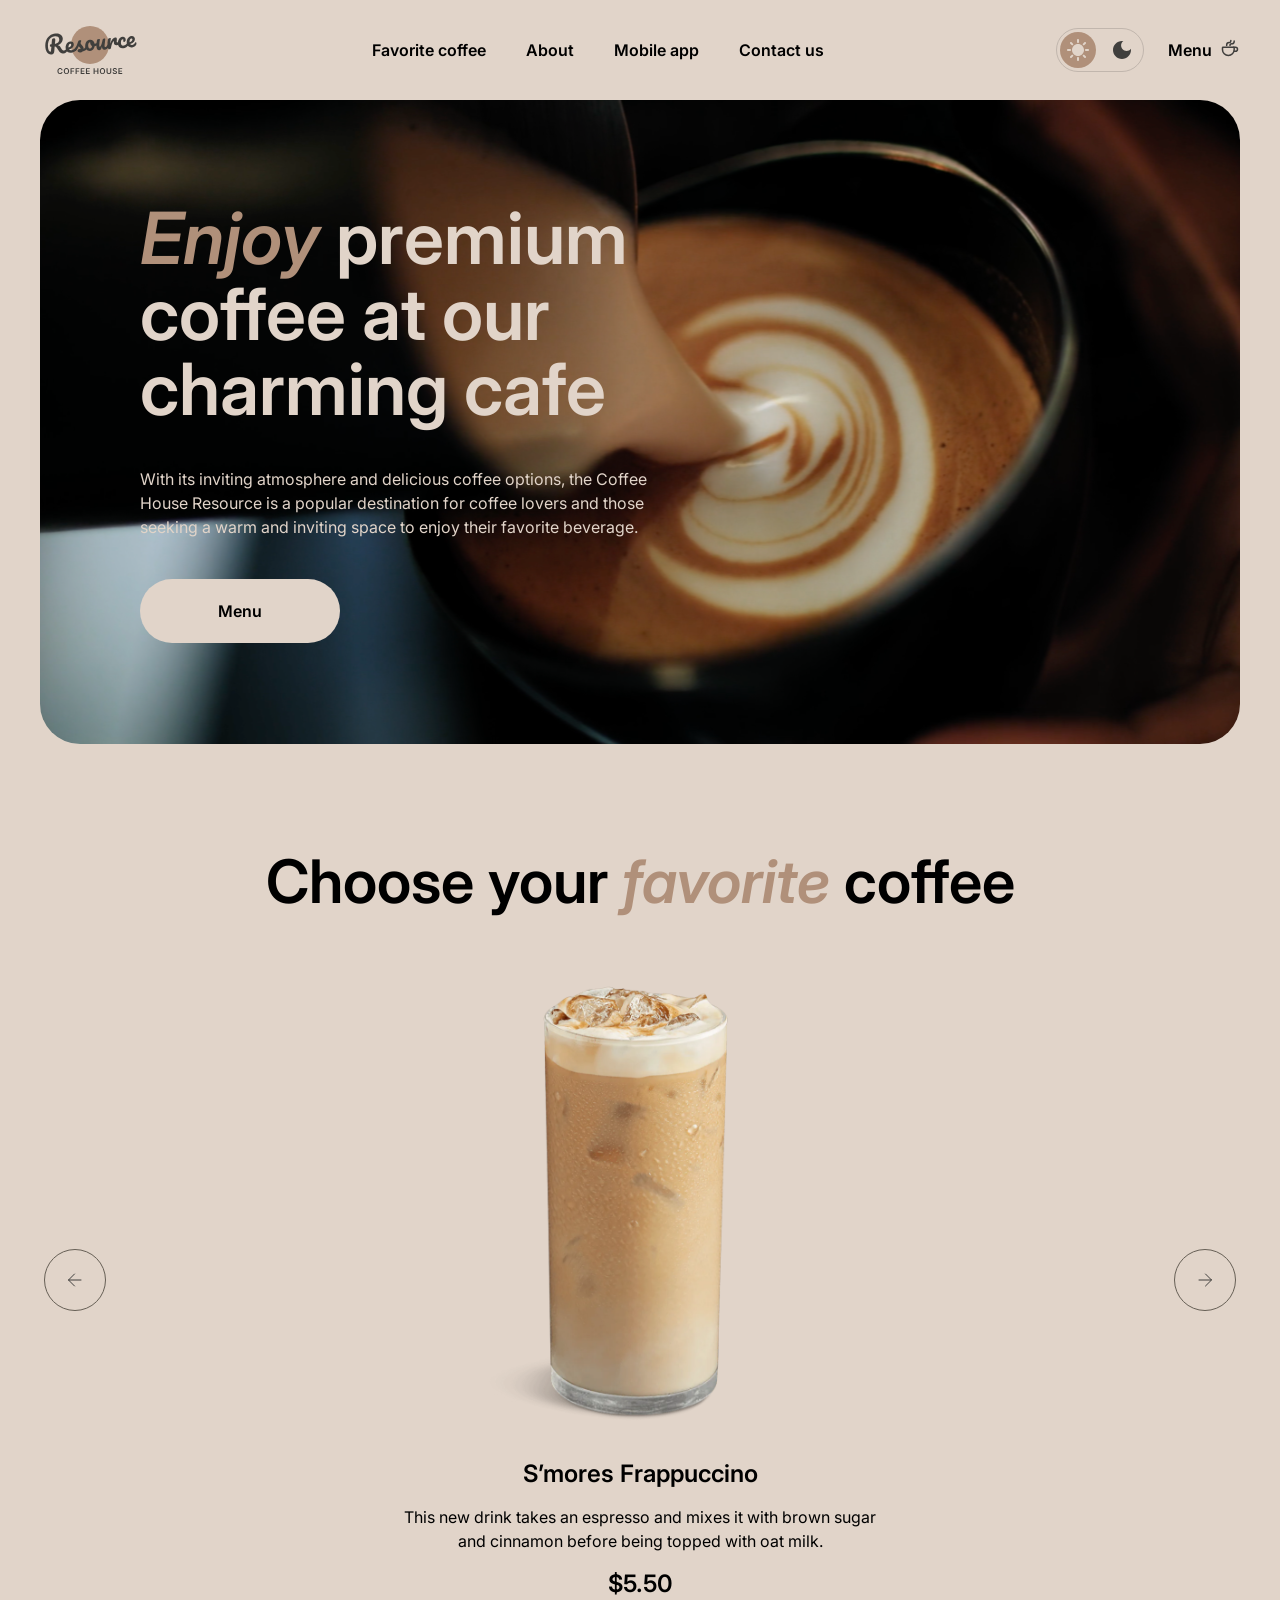
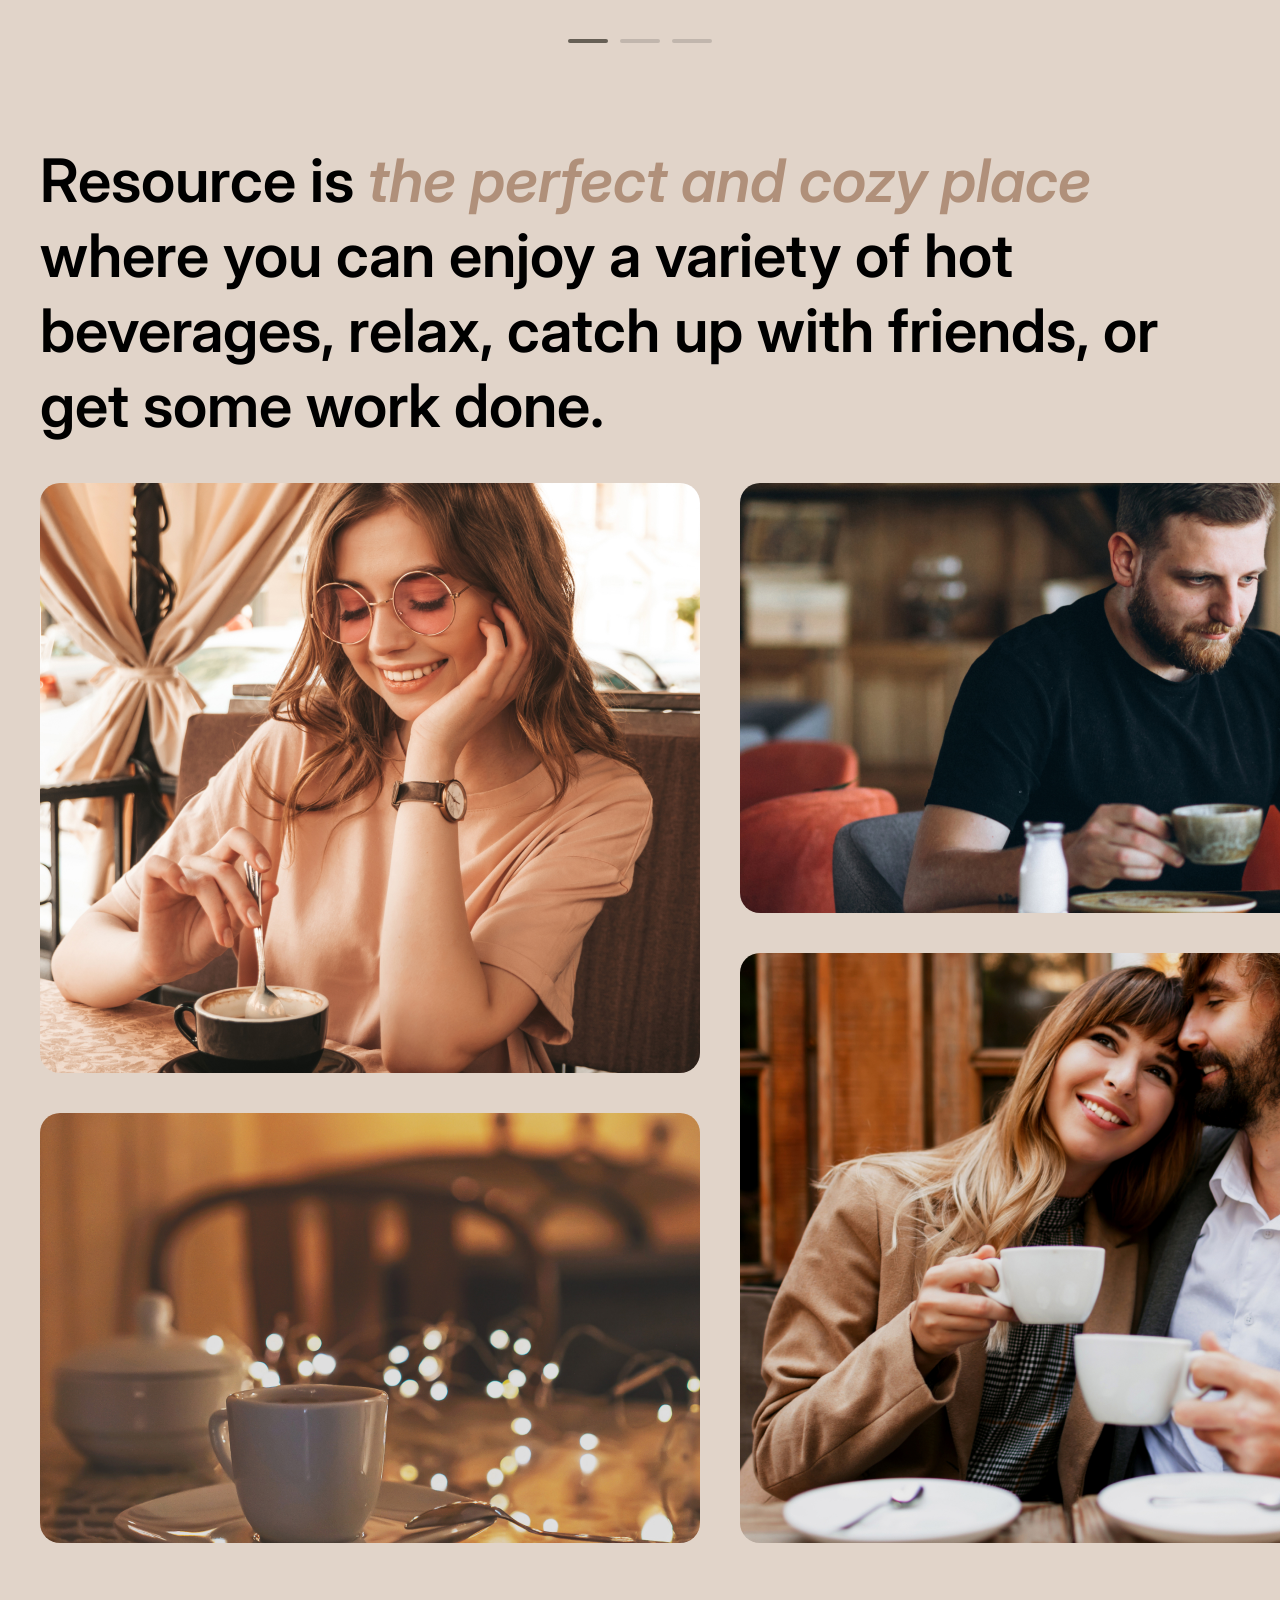
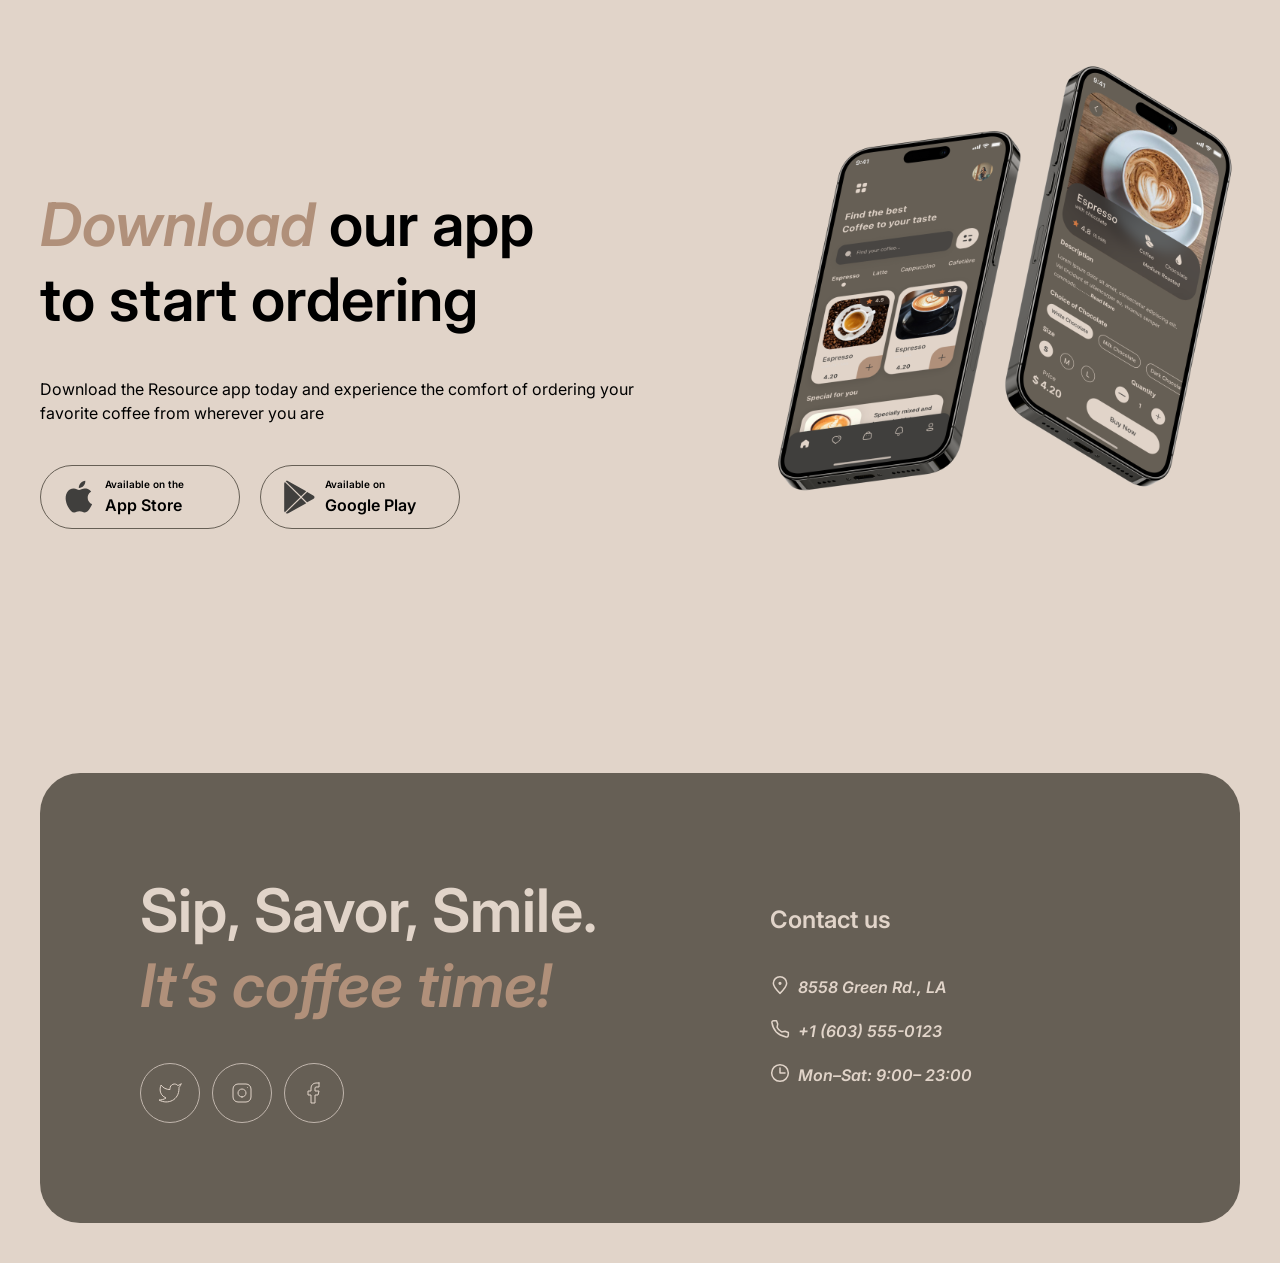
==== index.html @ 2456e92d "feat: add home page" ====
<!DOCTYPE html>
<html lang="en">
<head>
  <meta charset="UTF-8">
  <meta name="viewport" content="width=device-width, initial-scale=1.0">
  <title>Coffee-House</title>
  <link rel="preconnect" href="https://fonts.googleapis.com">
  <link rel="preconnect" href="https://fonts.gstatic.com" crossorigin>
  <link href="https://fonts.googleapis.com/css2?family=Inter:ital,opsz,wght@0,14..32,100..900;1,14..32,100..900&display=swap" rel="stylesheet">
  <link rel="stylesheet" href="./styles/style.css">
</head>
<body>
  <header>
    <div class="wrapper">
      <div class="logo">
        <svg width="100" height="60" viewBox="0 0 100 60" fill="none" xmlns="http://www.w3.org/2000/svg">
          <path d="M69 25C69 35.4934 60.4934 44 50 44C39.5066 44 31 35.4934 31 25C31 14.5066 39.5066 6 50 6C60.4934 6 69 14.5066 69 25Z" fill="#B0907A"/>
          <path d="M95.6784 22.2913C95.8856 22.2732 96.0534 22.3548 96.1817 22.5364C96.326 22.7165 96.4127 22.9739 96.442 23.3086C96.4922 23.8824 96.4 24.3884 96.1652 24.8265C95.7789 25.5509 95.2359 26.1365 94.5362 26.5832C93.8524 27.0285 93.0084 27.295 92.0042 27.3829C90.4741 27.5168 89.2469 27.1664 88.3226 26.3318C87.3969 25.4812 86.8658 24.2749 86.7291 22.7129C86.6329 21.6131 86.7748 20.5727 87.1547 19.5919C87.5333 18.5951 88.1046 17.7822 88.8687 17.1532C89.6487 16.5229 90.5568 16.1623 91.5928 16.0717C92.5173 15.9908 93.2829 16.2049 93.8895 16.714C94.4948 17.2071 94.8386 17.9239 94.9209 18.8643C95.0171 19.9641 94.7016 20.9473 93.9743 21.814C93.2617 22.6633 91.9772 23.4021 90.1208 24.0303C90.5675 24.73 91.2451 25.0401 92.1537 24.9606C92.8072 24.9035 93.3279 24.7053 93.7158 24.3662C94.1197 24.0257 94.5692 23.4725 95.0643 22.7064C95.2346 22.4506 95.4393 22.3122 95.6784 22.2913ZM91.3914 18.4503C90.8016 18.5019 90.3295 18.8885 89.9751 19.6102C89.6365 20.3304 89.5098 21.1767 89.5949 22.149L89.5991 22.1968C90.5199 21.8914 91.2318 21.4918 91.7347 20.9981C92.2376 20.5044 92.4632 19.9626 92.4117 19.3729C92.3852 19.0701 92.2766 18.8386 92.0859 18.6786C91.9098 18.5013 91.6783 18.4252 91.3914 18.4503Z" fill="#403F3D"/>
          <path d="M83.2976 28.1446C81.7356 28.2813 80.4779 27.9497 79.5245 27.1497C78.5857 26.3324 78.0529 25.1985 77.926 23.7481C77.813 22.457 77.969 21.303 78.394 20.2861C78.819 19.2692 79.4149 18.4622 80.1818 17.8651C80.9487 17.268 81.7784 16.9304 82.671 16.8523C83.5477 16.7756 84.2481 16.9793 84.7723 17.4635C85.311 17.9303 85.6159 18.5702 85.6871 19.383C85.7456 20.0525 85.6437 20.6316 85.3813 21.1203C85.1348 21.6076 84.7725 21.8722 84.2944 21.9141C83.9915 21.9406 83.7382 21.8904 83.5344 21.7637C83.3465 21.6356 83.2414 21.444 83.2191 21.189C83.2093 21.0774 83.2141 20.9485 83.2334 20.8023C83.2527 20.6561 83.2676 20.5504 83.278 20.4852C83.3367 20.2392 83.357 20.0125 83.3389 19.8053C83.3208 19.5981 83.2511 19.4436 83.1297 19.3418C83.0243 19.2386 82.876 19.1953 82.6847 19.2121C82.3181 19.2441 81.9901 19.4415 81.7006 19.8041C81.4097 20.1508 81.193 20.6114 81.0506 21.186C80.9081 21.7606 80.8661 22.3826 80.9247 23.0521C81.0865 24.901 81.9723 25.7551 83.5821 25.6142C84.2356 25.557 84.9181 25.2805 85.6296 24.7846C86.3556 24.2714 87.0469 23.5444 87.7034 22.6036C87.8752 22.3637 88.0806 22.2333 88.3197 22.2124C88.5269 22.1942 88.6946 22.2759 88.8229 22.4574C88.9672 22.6375 89.054 22.895 89.0832 23.2297C89.1362 23.8354 89.028 24.3427 88.7587 24.7518C88.0904 25.7418 87.2526 26.5378 86.2452 27.1399C85.2524 27.7247 84.2699 28.0596 83.2976 28.1446Z" fill="#403F3D"/>
          <path d="M69.549 29.3476C68.9433 29.4006 68.485 29.1195 68.1742 28.5042C67.8794 27.8876 67.6706 26.8779 67.5479 25.4753C67.3666 23.4032 67.4892 21.4089 67.9158 19.4924C68.0188 19.0177 68.2207 18.6627 68.5213 18.4276C68.8365 18.1752 69.289 18.0232 69.8787 17.9716C70.1975 17.9437 70.4242 17.964 70.5586 18.0326C70.6931 18.1011 70.7701 18.2469 70.7897 18.4701C70.812 18.7251 70.7426 19.3094 70.5816 20.2229C70.478 20.8744 70.3993 21.4434 70.3455 21.93C70.2917 22.4165 70.2636 23.0132 70.2612 23.7201C70.6673 22.3033 71.1594 21.136 71.7376 20.2181C72.3158 19.3002 72.8997 18.6308 73.4892 18.2098C74.0947 17.7874 74.6605 17.5532 75.1865 17.5072C76.2225 17.4166 76.7858 17.8893 76.8765 18.9253C76.8946 19.1325 76.8668 19.6409 76.7931 20.4504C76.7214 21.0991 76.6925 21.5032 76.7064 21.6626C76.7552 22.2204 76.9789 22.4819 77.3773 22.4471C77.8236 22.408 78.3668 22.0072 79.0067 21.2445C79.1958 21.0191 79.4019 20.8967 79.6251 20.8772C79.8323 20.8591 80 20.9408 80.1283 21.1223C80.2712 21.2864 80.3559 21.5199 80.3824 21.8228C80.434 22.4125 80.315 22.8887 80.0255 23.2513C79.6197 23.7526 79.1285 24.1971 78.5521 24.5848C77.9903 24.9552 77.3746 25.1697 76.7052 25.2282C75.8604 25.3021 75.196 25.1434 74.7121 24.7521C74.2441 24.3594 73.978 23.7965 73.9139 23.0633C73.8929 22.8242 73.8959 22.583 73.9228 22.3397C73.9268 22.0182 73.9239 21.8016 73.9142 21.69C73.8919 21.435 73.793 21.3151 73.6177 21.3305C73.3786 21.3514 73.0836 21.6503 72.7325 22.2271C72.396 22.7865 72.0748 23.5213 71.7689 24.4314C71.4631 25.3415 71.2332 26.2932 71.0791 27.2864C70.9694 28.0509 70.8068 28.5791 70.5914 28.8709C70.3906 29.1455 70.0431 29.3044 69.549 29.3476Z" fill="#403F3D"/>
          <path d="M59.2462 30.2488C58.5289 30.3116 57.9106 30.0364 57.3912 29.4233C56.8863 28.7929 56.5906 27.9836 56.5042 26.9954C56.3996 25.8 56.3838 24.7012 56.4567 23.699C56.5282 22.6809 56.6985 21.5979 56.9675 20.4501C57.085 19.958 57.2782 19.5958 57.547 19.3635C57.8157 19.1312 58.2609 18.9878 58.8826 18.9334C59.2332 18.9028 59.4772 18.9376 59.6145 19.038C59.7677 19.1371 59.8541 19.2981 59.8736 19.5213C59.8847 19.6488 59.8347 20.0868 59.7235 20.8354C59.6157 21.4391 59.5349 21.9842 59.4811 22.4707C59.3088 24.1722 59.247 25.3019 59.2958 25.8598C59.3251 26.1945 59.3859 26.4301 59.4781 26.5666C59.569 26.6871 59.7021 26.7397 59.8774 26.7244C60.1165 26.7035 60.3904 26.4386 60.6993 25.9297C61.024 25.4195 61.3431 24.6608 61.6565 23.6536C61.9859 22.6451 62.2798 21.4148 62.5382 19.9627C62.6239 19.4734 62.7852 19.114 63.0221 18.8845C63.2749 18.6535 63.6643 18.5151 64.1903 18.4691C64.5569 18.437 64.8161 18.4625 64.9679 18.5456C65.1184 18.6127 65.204 18.7658 65.2249 19.0049C65.2598 19.4034 65.1561 20.5127 64.9138 22.3327C64.646 24.412 64.533 25.6907 64.5748 26.1688C64.6013 26.4717 64.686 26.7052 64.8289 26.8694C64.9703 27.0176 65.1447 27.0827 65.3519 27.0645C65.6706 27.0366 66.0285 26.8126 66.4254 26.3924C66.8368 25.9549 67.3708 25.2657 68.0273 24.3249C68.199 24.0851 68.4044 23.9547 68.6435 23.9337C68.8507 23.9156 69.0185 23.9973 69.1468 24.1788C69.291 24.3589 69.3778 24.6163 69.4071 24.9511C69.4629 25.5886 69.3547 26.096 69.0825 26.4731C68.471 27.3779 67.7905 28.1361 67.041 28.7477C66.3074 29.358 65.4385 29.707 64.4343 29.7949C63.6693 29.8618 63.0776 29.6165 62.6594 29.0588C62.2572 28.4997 62.0093 27.6862 61.9159 26.6183C61.7398 27.7259 61.4065 28.5982 60.9162 29.2354C60.4245 29.8566 59.8678 30.1944 59.2462 30.2488Z" fill="#403F3D"/>
          <path d="M57.5606 22.8796C57.7678 22.8614 57.9362 22.9511 58.0659 23.1485C58.1956 23.346 58.2744 23.6041 58.3023 23.9229C58.3692 24.688 58.1779 25.1625 57.7282 25.3463C56.8011 25.7647 55.7659 26.048 54.6225 26.1963C54.4367 27.5616 53.9332 28.6898 53.1117 29.5808C52.2888 30.4559 51.3115 30.9429 50.1799 31.0419C49.2235 31.1256 48.3824 30.9663 47.6566 30.564C46.9467 30.1603 46.383 29.5913 45.9654 28.8569C45.5478 28.1225 45.3 27.309 45.2219 26.4164C45.1159 25.205 45.2529 24.1089 45.6328 23.1281C46.0114 22.1313 46.5841 21.3343 47.351 20.7372C48.1165 20.1242 48.9933 19.7744 49.9816 19.688C51.1929 19.582 52.2022 19.9193 53.0093 20.6999C53.8309 21.4632 54.3592 22.453 54.5941 23.6691C55.339 23.5558 56.2177 23.3183 57.23 22.9567C57.3547 22.9136 57.4649 22.8879 57.5606 22.8796ZM50.1494 28.4908C50.6595 28.4462 51.0797 28.2007 51.41 27.7542C51.7563 27.3063 51.959 26.6863 52.0182 25.8941C51.4948 25.6026 51.0739 25.1977 50.7555 24.6795C50.4531 24.1599 50.2754 23.5972 50.2224 22.9916C50.2001 22.7365 50.2017 22.4794 50.2272 22.2202L50.1076 22.2307C49.4701 22.2864 48.9633 22.644 48.5873 23.3032C48.2259 23.9452 48.094 24.824 48.1916 25.9398C48.2683 26.8164 48.4942 27.4712 48.8694 27.9042C49.2605 28.3357 49.6872 28.5313 50.1494 28.4908Z" fill="#403F3D"/>
          <path d="M40.3103 32.4354C39.4815 32.508 38.8272 32.3725 38.3474 32.029C37.8836 31.6841 37.6307 31.2726 37.5889 30.7944C37.5527 30.38 37.6727 30.0081 37.9491 29.6787C38.2254 29.3494 38.6584 29.1589 39.2482 29.1073C39.4554 29.0892 39.6966 29.0922 39.9717 29.1163C40.2614 29.1231 40.4787 29.1282 40.6235 29.1316C40.5713 28.7185 40.4415 28.3364 40.2341 27.9851C40.0427 27.6325 39.8048 27.3 39.5205 26.9876C39.2348 26.6592 38.9692 26.3773 38.7237 26.1418C38.3119 27.1254 37.8861 27.9497 37.4464 28.6145C37.0226 29.278 36.5482 29.9137 36.0232 30.5218C35.7614 30.8338 35.4711 31.0038 35.1523 31.0316C34.8973 31.054 34.6824 30.9844 34.5077 30.823C34.3316 30.6457 34.2316 30.4216 34.2079 30.1506C34.1801 29.8318 34.2658 29.5272 34.4653 29.2367L34.7426 28.827C35.5244 27.6664 36.1078 26.7159 36.4928 25.9756C36.7233 25.4896 36.9884 24.8481 37.288 24.0509C37.5863 23.2379 37.8745 22.4016 38.1527 21.542C38.3942 20.8142 38.9931 20.4085 39.9494 20.3248C40.3957 20.2858 40.71 20.2984 40.8923 20.3628C41.0746 20.4271 41.1734 20.547 41.1888 20.7223C41.1971 20.8179 41.1785 20.9722 41.1329 21.1849C41.0873 21.3977 41.0177 21.6126 40.9243 21.8296C40.6876 22.4285 40.5867 22.9272 40.6215 23.3257C40.6424 23.5647 40.7451 23.8208 40.9296 24.0937C41.1301 24.3653 41.4244 24.7009 41.8127 25.1006C42.3814 25.7254 42.8141 26.2657 43.111 26.7216C43.4224 27.1601 43.6025 27.6583 43.6513 28.2162C43.6652 28.3756 43.6688 28.6001 43.662 28.8898C44.4166 28.5187 45.2626 27.6335 46.2003 26.2345C46.372 25.9946 46.5774 25.8642 46.8165 25.8433C47.0237 25.8252 47.1915 25.9069 47.3198 26.0884C47.464 26.2685 47.5508 26.5259 47.5801 26.8606C47.6331 27.4663 47.5249 27.9737 47.2555 28.3827C46.545 29.4407 45.8392 30.185 45.1381 30.6158C44.4515 31.0292 43.5756 31.2985 42.5105 31.4238C41.9204 32.0215 41.187 32.3587 40.3103 32.4354Z" fill="#403F3D"/>
          <path d="M36.6161 26.7357C36.8233 26.7175 36.9911 26.7992 37.1194 26.9807C37.2636 27.1608 37.3504 27.4183 37.3797 27.753C37.4355 28.3905 37.3273 28.8979 37.0551 29.2751C36.5281 30.0439 35.7492 30.7786 34.7183 31.4791C33.7034 32.1782 32.5823 32.5815 31.355 32.6888C29.6814 32.8353 28.3426 32.4947 27.3386 31.667C26.3347 30.8394 25.7637 29.6365 25.6256 28.0586C25.5294 26.9588 25.6713 25.9185 26.0512 24.9376C26.4298 23.9408 27.0011 23.1279 27.7652 22.4989C28.5452 21.8686 29.4533 21.508 30.4893 21.4174C31.4138 21.3365 32.1793 21.5506 32.786 22.0597C33.3913 22.5528 33.7351 23.2696 33.8173 24.21C33.9136 25.3098 33.5981 26.293 32.8708 27.1597C32.1581 28.009 30.8816 28.7471 29.0412 29.3739C29.5039 30.0722 30.293 30.3726 31.4088 30.275C32.126 30.2122 32.9173 29.894 33.7826 29.3204C34.6625 28.7295 35.4016 27.9983 35.9999 27.1269C36.1716 26.887 36.377 26.7566 36.6161 26.7357ZM30.2878 23.796C29.6981 23.8476 29.226 24.2342 28.8715 24.9559C28.533 25.6761 28.4063 26.5224 28.4914 27.4947L28.4955 27.5425C29.4164 27.2371 30.1283 26.8375 30.6312 26.3438C31.1341 25.8501 31.3597 25.3083 31.3081 24.7186C31.2816 24.4158 31.1731 24.1843 30.9824 24.0243C30.8063 23.847 30.5747 23.7709 30.2878 23.796Z" fill="#403F3D"/>
          <path d="M27.6906 27.5167C27.8978 27.4986 28.0656 27.5803 28.1939 27.7618C28.3382 27.9419 28.4249 28.1993 28.4542 28.5341C28.5086 29.1557 28.4004 29.6631 28.1296 30.0561C27.4454 31.0476 26.7351 31.8324 25.9987 32.4108C25.261 32.9733 24.3581 33.3012 23.2902 33.3946C22.2541 33.4853 21.3451 33.2837 20.5631 32.79C19.797 32.2949 19.028 31.3985 18.256 30.1009C17.6351 29.063 17.151 28.3023 16.8035 27.8188C16.4547 27.3193 16.119 26.9712 15.7967 26.7745C15.4903 26.5765 15.1198 26.4724 14.6852 26.4622C14.6508 26.8025 14.5595 27.8705 14.4114 29.6663C14.3537 30.4744 14.3165 30.9675 14.3 31.1456C14.2256 32.1319 13.9724 32.9089 13.5402 33.4767C13.1067 34.0286 12.4038 34.3471 11.4315 34.4321C10.3636 34.5256 9.38799 34.2977 8.50477 33.7486C7.63609 33.1822 6.9298 32.3606 6.38589 31.2839C5.84059 30.1913 5.50518 28.9277 5.37968 27.4932C5.1454 24.8154 5.40544 22.4638 6.15978 20.4383C6.93006 18.4115 8.10738 16.8148 9.69174 15.6483C11.2906 14.4644 13.1899 13.7763 15.3895 13.5838C16.9196 13.45 18.223 13.5688 19.2994 13.9404C20.3759 14.312 21.1968 14.8826 21.762 15.6523C22.3432 16.4206 22.6784 17.3148 22.7676 18.3349C22.8457 19.2275 22.7073 20.1229 22.3522 21.0213C22.0117 21.9023 21.4476 22.7066 20.66 23.434C19.8724 24.1614 18.8869 24.7375 17.7034 25.1622C18.4866 25.3025 19.1057 25.5856 19.5605 26.0116C20.0154 26.4376 20.4891 27.0787 20.9816 27.9351C21.5115 28.8524 22.0112 29.5153 22.4806 29.924C22.966 30.3312 23.4955 30.5098 24.0693 30.4596C24.5794 30.4149 25.0509 30.205 25.4838 29.8299C25.9154 29.4388 26.4456 28.7981 27.0744 27.9079C27.2461 27.6681 27.4515 27.5377 27.6906 27.5167ZM11.3837 26.727C10.8418 26.7744 10.4561 26.6797 10.2266 26.4428C10.013 26.2045 9.89225 25.9259 9.86436 25.6071C9.8309 25.2246 9.92394 24.9113 10.1435 24.6672C10.379 24.4218 10.6562 24.2851 10.9749 24.2572L11.5727 24.2049C11.691 22.6206 11.8123 21.2528 11.9364 20.1016C12.053 19.0474 12.6771 18.4708 13.8088 18.3718C14.7173 18.2923 15.2071 18.659 15.2782 19.4719C15.2936 19.6473 15.2975 19.7835 15.2899 19.8805L14.9199 23.9121C15.7764 23.789 16.5393 23.5134 17.2085 23.0855C17.8937 22.6561 18.4149 22.0966 18.7722 21.4068C19.1454 20.7156 19.2957 19.9556 19.2232 19.1268C19.1353 18.1226 18.7236 17.3636 17.988 16.8498C17.2524 16.3359 16.2232 16.1369 14.9002 16.2526C13.3382 16.3893 12.0016 16.8997 10.8904 17.7839C9.79381 18.6508 8.98568 19.8779 8.46605 21.4653C7.94503 23.0366 7.78003 24.9142 7.97108 27.0978C8.06033 28.1179 8.24063 28.9855 8.51198 29.7006C8.78334 30.4157 9.08648 30.9432 9.42139 31.2834C9.75631 31.6235 10.0592 31.7817 10.3302 31.7579C10.5374 31.7398 10.6957 31.6216 10.8051 31.4032C10.9304 31.1834 11.0127 30.839 11.052 30.3698L11.3837 26.727Z" fill="#403F3D"/>
          <path d="M78.4023 54.0001V48.1819H82.1864V49.0654H79.4563V50.645H81.9904V51.5285H79.4563V53.1165H82.2092V54.0001H78.4023Z" fill="#403F3D"/>
          <path d="M75.9698 49.7813C75.9433 49.5332 75.8316 49.34 75.6346 49.2017C75.4395 49.0635 75.1857 48.9943 74.8732 48.9943C74.6535 48.9943 74.4651 49.0275 74.3079 49.0938C74.1507 49.1601 74.0304 49.25 73.9471 49.3637C73.8638 49.4773 73.8211 49.607 73.8192 49.7529C73.8192 49.8741 73.8467 49.9792 73.9016 50.0682C73.9585 50.1572 74.0352 50.233 74.1317 50.2955C74.2283 50.3561 74.3353 50.4072 74.4528 50.4489C74.5702 50.4906 74.6886 50.5256 74.8079 50.554L75.3533 50.6904C75.573 50.7415 75.7842 50.8106 75.9869 50.8977C76.1914 50.9849 76.3742 51.0947 76.5352 51.2273C76.698 51.3599 76.8268 51.5199 76.9215 51.7074C77.0162 51.8949 77.0636 52.1146 77.0636 52.3665C77.0636 52.7074 76.9764 53.0076 76.8022 53.2671C76.628 53.5246 76.3761 53.7263 76.0465 53.8722C75.7189 54.0161 75.3221 54.0881 74.8562 54.0881C74.4035 54.0881 74.0105 54.018 73.6772 53.8779C73.3458 53.7377 73.0863 53.5332 72.8988 53.2642C72.7132 52.9953 72.6128 52.6676 72.5977 52.2813H73.6346C73.6497 52.4839 73.7122 52.6525 73.8221 52.787C73.9319 52.9214 74.0749 53.0218 74.2511 53.0881C74.4291 53.1544 74.628 53.1875 74.8477 53.1875C75.0768 53.1875 75.2776 53.1534 75.4499 53.0852C75.6242 53.0152 75.7605 52.9186 75.859 52.7955C75.9575 52.6705 76.0077 52.5246 76.0096 52.358C76.0077 52.2065 75.9632 52.0815 75.8761 51.983C75.7889 51.8826 75.6668 51.7993 75.5096 51.733C75.3543 51.6648 75.1725 51.6042 74.9641 51.5512L74.3022 51.3807C73.823 51.2576 73.4442 51.071 73.1658 50.821C72.8893 50.5692 72.7511 50.2349 72.7511 49.8182C72.7511 49.4754 72.8439 49.1752 73.0295 48.9176C73.217 48.6601 73.4717 48.4602 73.7937 48.3182C74.1156 48.1743 74.4802 48.1023 74.8874 48.1023C75.3003 48.1023 75.6621 48.1743 75.9727 48.3182C76.2852 48.4602 76.5304 48.6582 76.7085 48.912C76.8865 49.1638 76.9783 49.4536 76.984 49.7813H75.9698Z" fill="#403F3D"/>
          <path d="M70.2086 48.1819H71.2626V51.983C71.2626 52.3997 71.1641 52.7662 70.9672 53.0825C70.7721 53.3987 70.4975 53.6459 70.1433 53.8239C69.7891 54.0001 69.3753 54.0881 68.9018 54.0881C68.4264 54.0881 68.0117 54.0001 67.6575 53.8239C67.3033 53.6459 67.0287 53.3987 66.8336 53.0825C66.6386 52.7662 66.541 52.3997 66.541 51.983V48.1819H67.595V51.895C67.595 52.1374 67.648 52.3533 67.7541 52.5427C67.862 52.7321 68.0136 52.8807 68.2086 52.9887C68.4037 53.0948 68.6348 53.1478 68.9018 53.1478C69.1689 53.1478 69.3999 53.0948 69.595 52.9887C69.792 52.8807 69.9435 52.7321 70.0495 52.5427C70.1556 52.3533 70.2086 52.1374 70.2086 51.895V48.1819Z" fill="#403F3D"/>
          <path d="M65.1435 51.0909C65.1435 51.7178 65.026 52.2548 64.7912 52.7017C64.5582 53.1468 64.2401 53.4877 63.8366 53.7245C63.4351 53.9612 62.9796 54.0796 62.4702 54.0796C61.9607 54.0796 61.5043 53.9612 61.1009 53.7245C60.6993 53.4858 60.3812 53.144 60.1463 52.6989C59.9134 52.2519 59.7969 51.7159 59.7969 51.0909C59.7969 50.464 59.9134 49.9281 60.1463 49.483C60.3812 49.036 60.6993 48.6942 61.1009 48.4574C61.5043 48.2207 61.9607 48.1023 62.4702 48.1023C62.9796 48.1023 63.4351 48.2207 63.8366 48.4574C64.2401 48.6942 64.5582 49.036 64.7912 49.483C65.026 49.9281 65.1435 50.464 65.1435 51.0909ZM64.0838 51.0909C64.0838 50.6496 64.0147 50.2775 63.8764 49.9745C63.7401 49.6695 63.5507 49.4394 63.3082 49.2841C63.0658 49.1269 62.7865 49.0483 62.4702 49.0483C62.1539 49.0483 61.8745 49.1269 61.6321 49.2841C61.3897 49.4394 61.1993 49.6695 61.0611 49.9745C60.9247 50.2775 60.8565 50.6496 60.8565 51.0909C60.8565 51.5322 60.9247 51.9053 61.0611 52.2102C61.1993 52.5133 61.3897 52.7434 61.6321 52.9006C61.8745 53.0559 62.1539 53.1335 62.4702 53.1335C62.7865 53.1335 63.0658 53.0559 63.3082 52.9006C63.5507 52.7434 63.7401 52.5133 63.8764 52.2102C64.0147 51.9053 64.0838 51.5322 64.0838 51.0909Z" fill="#403F3D"/>
          <path d="M53.5918 54.0001V48.1819H54.6458V50.645H57.3418V48.1819H58.3986V54.0001H57.3418V51.5285H54.6458V54.0001H53.5918Z" fill="#403F3D"/>
          <path d="M45.9492 54.0001V48.1819H49.7333V49.0654H47.0032V50.645H49.5373V51.5285H47.0032V53.1165H49.756V54.0001H45.9492Z" fill="#403F3D"/>
          <path d="M40.6895 54.0001V48.1819H44.4735V49.0654H41.7434V50.645H44.2775V51.5285H41.7434V53.1165H44.4963V54.0001H40.6895Z" fill="#403F3D"/>
          <path d="M35.6016 54.0001V48.1819H39.3288V49.0654H36.6555V50.645H39.0732V51.5285H36.6555V54.0001H35.6016Z" fill="#403F3D"/>
          <path d="M30.5137 54.0001V48.1819H34.2409V49.0654H31.5676V50.645H33.9853V51.5285H31.5676V54.0001H30.5137Z" fill="#403F3D"/>
          <path d="M29.1181 51.0909C29.1181 51.7178 29.0007 52.2548 28.7658 52.7017C28.5328 53.1468 28.2147 53.4877 27.8113 53.7245C27.4097 53.9612 26.9542 54.0796 26.4448 54.0796C25.9353 54.0796 25.4789 53.9612 25.0755 53.7245C24.6739 53.4858 24.3558 53.144 24.1209 52.6989C23.888 52.2519 23.7715 51.7159 23.7715 51.0909C23.7715 50.464 23.888 49.9281 24.1209 49.483C24.3558 49.036 24.6739 48.6942 25.0755 48.4574C25.4789 48.2207 25.9353 48.1023 26.4448 48.1023C26.9542 48.1023 27.4097 48.2207 27.8113 48.4574C28.2147 48.6942 28.5328 49.036 28.7658 49.483C29.0007 49.9281 29.1181 50.464 29.1181 51.0909ZM28.0584 51.0909C28.0584 50.6496 27.9893 50.2775 27.851 49.9745C27.7147 49.6695 27.5253 49.4394 27.2828 49.2841C27.0404 49.1269 26.7611 49.0483 26.4448 49.0483C26.1285 49.0483 25.8491 49.1269 25.6067 49.2841C25.3643 49.4394 25.1739 49.6695 25.0357 49.9745C24.8993 50.2775 24.8311 50.6496 24.8311 51.0909C24.8311 51.5322 24.8993 51.9053 25.0357 52.2102C25.1739 52.5133 25.3643 52.7434 25.6067 52.9006C25.8491 53.0559 26.1285 53.1335 26.4448 53.1335C26.7611 53.1335 27.0404 53.0559 27.2828 52.9006C27.5253 52.7434 27.7147 52.5133 27.851 52.2102C27.9893 51.9053 28.0584 51.5322 28.0584 51.0909Z" fill="#403F3D"/>
          <path d="M22.5536 50.1449H21.4911C21.4608 49.9707 21.4049 49.8163 21.3235 49.6818C21.2421 49.5455 21.1407 49.4299 21.0195 49.3352C20.8983 49.2406 20.7601 49.1695 20.6048 49.1222C20.4513 49.0729 20.2856 49.0483 20.1076 49.0483C19.7913 49.0483 19.511 49.1279 19.2667 49.287C19.0224 49.4442 18.8311 49.6752 18.6928 49.9801C18.5546 50.2832 18.4854 50.6534 18.4854 51.0909C18.4854 51.536 18.5546 51.911 18.6928 52.2159C18.833 52.519 19.0243 52.7481 19.2667 52.9034C19.511 53.0568 19.7904 53.1335 20.1048 53.1335C20.279 53.1335 20.4419 53.1108 20.5934 53.0654C20.7468 53.018 20.8841 52.9489 21.0053 52.858C21.1284 52.7671 21.2317 52.6553 21.315 52.5227C21.4002 52.3902 21.4589 52.2387 21.4911 52.0682L22.5536 52.0739C22.5138 52.3504 22.4277 52.6099 22.2951 52.8523C22.1644 53.0947 21.993 53.3087 21.7809 53.4943C21.5688 53.6781 21.3207 53.822 21.0366 53.9262C20.7525 54.0284 20.4371 54.0796 20.0906 54.0796C19.5792 54.0796 19.1228 53.9612 18.7212 53.7245C18.3197 53.4877 18.0034 53.1459 17.7724 52.6989C17.5413 52.2519 17.4258 51.7159 17.4258 51.0909C17.4258 50.464 17.5423 49.9281 17.7752 49.483C18.0082 49.036 18.3254 48.6942 18.7269 48.4574C19.1284 48.2207 19.583 48.1023 20.0906 48.1023C20.4144 48.1023 20.7156 48.1477 20.994 48.2387C21.2724 48.3296 21.5205 48.4631 21.7383 48.6392C21.9561 48.8135 22.1351 49.0275 22.2752 49.2813C22.4173 49.5332 22.5101 49.821 22.5536 50.1449Z" fill="#403F3D"/>
        </svg>
      </div>
      <nav>
        <ul>
          <li><a href="#favorite-coffee">Favorite coffee</a></li>
          <li><a href="#about">About</a></li>
          <li><a href="#app">Mobile app</a></li>
          <li><a href="#contacts">Contact us</a></li>
        </ul>
      </nav>
      <div class="header__right-item">
        <div class="right-item__toggle">
          <div class="toggle__sun">
            <svg width="22" height="22" viewBox="0 0 22 22" fill="none" xmlns="http://www.w3.org/2000/svg">
              <path d="M10 3V1C10 0.45 10.45 0 11 0C11.55 0 12 0.45 12 1V3C12 3.55 11.55 4 11 4C10.45 4 10 3.55 10 3ZM17.36 6.05L18.77 4.63C19.16 4.24 19.16 3.61 18.77 3.22C18.38 2.83 17.75 2.83 17.36 3.22L15.95 4.64C15.56 5.03 15.56 5.66 15.95 6.05C16.34 6.44 16.97 6.44 17.36 6.05ZM21 10H19C18.45 10 18 10.45 18 11C18 11.55 18.45 12 19 12H21C21.55 12 22 11.55 22 11C22 10.45 21.55 10 21 10ZM11 18C10.45 18 10 18.45 10 19V21C10 21.55 10.45 22 11 22C11.55 22 12 21.55 12 21V19C12 18.45 11.55 18 11 18ZM4.64 6.05L3.22 4.64C2.83 4.25 2.83 3.61 3.22 3.23C3.61 2.85 4.25 2.84 4.63 3.23L6.04 4.64C6.43 5.03 6.43 5.67 6.04 6.05C5.65 6.43 5.02 6.44 4.64 6.05ZM15.95 15.95C15.56 16.34 15.56 16.98 15.95 17.36L17.36 18.77C17.75 19.16 18.39 19.16 18.77 18.77C19.16 18.38 19.16 17.74 18.77 17.36L17.36 15.95C16.98 15.56 16.34 15.56 15.95 15.95ZM1 12H3C3.55 12 4 11.55 4 11C4 10.45 3.55 10 3 10H1C0.45 10 0 10.45 0 11C0 11.55 0.45 12 1 12ZM4.64 18.78L6.05 17.37C6.44 16.98 6.44 16.34 6.05 15.96C5.66 15.58 5.02 15.57 4.64 15.96L3.23 17.37C2.84 17.76 2.84 18.4 3.23 18.78C3.61 19.17 4.25 19.17 4.64 18.78ZM11 5C7.69 5 5 7.69 5 11C5 14.31 7.69 17 11 17C14.31 17 17 14.31 17 11C17 7.69 14.31 5 11 5Z" fill="#E1D4C9"/>
            </svg>
          </div>
          <div class="toggle__moon">
             <svg width="18" height="18" viewBox="0 0 18 18" fill="none" xmlns="http://www.w3.org/2000/svg">
              <path d="M9 0C4.03 0 0 4.03 0 9C0 13.97 4.03 18 9 18C13.97 18 18 13.97 18 9C18 8.54 17.96 8.08 17.9 7.64C16.92 9.01 15.32 9.9 13.5 9.9C10.52 9.9 8.1 7.48 8.1 4.5C8.1 2.69 8.99 1.08 10.36 0.0999999C9.92 0.0399999 9.46 0 9 0Z" fill="#403F3D"/>
            </svg>
          </div>
        </div>
        <a class="right-item__menu" href="">
          <span>Menu</span>
          <svg class="intro-info__button-cup" width="20" height="20" viewBox="0 0 20 20" fill="none" xmlns="http://www.w3.org/2000/svg">
            <path d="M14.166 9.76667V11.6667C14.166 14.8883 11.5543 17.5 8.33268 17.5C5.11102 17.5 2.49935 14.8883 2.49935 11.6667V9.76667C2.49935 9.4353 2.76798 9.16667 3.09935 9.16667H13.566C13.8974 9.16667 14.166 9.4353 14.166 9.76667Z" stroke="#403F3D" stroke-width="1.5" stroke-linecap="round" stroke-linejoin="round"/>
            <path d="M9.99935 7.49996C9.99935 6.66663 10.5946 5.83329 11.7851 5.83329C13.1 5.83329 14.166 4.7673 14.166 3.45234V2.91663" stroke="#403F3D" stroke-width="1.5" stroke-linecap="round" stroke-linejoin="round"/>
            <path d="M6.66732 7.5V7.08333C6.66732 5.70262 7.78661 4.58333 9.16732 4.58333C10.0878 4.58333 10.834 3.83714 10.834 2.91667V2.5" stroke="#403F3D" stroke-width="1.5" stroke-linecap="round" stroke-linejoin="round"/>
            <path d="M13.334 9.16663H15.4173C16.5679 9.16663 17.5007 10.0994 17.5007 11.25C17.5007 12.4006 16.5679 13.3333 15.4173 13.3333H14.1673" stroke="#403F3D" stroke-width="1.5" stroke-linecap="round" stroke-linejoin="round"/>
          </svg>
        </a>
      </div>
    </div>
  </header>
  <main>
    <section id="intro">
      <div class="wrapper">
        <div class="intro__container">
          <div class="intro-info">
            <h1><span class="text-accent">Enjoy</span> premium coffee at our charming cafe</h1>
            <p class="text-medium text-inverse">With its inviting atmosphere and delicious coffee options, the Coffee House Resource is a popular destination for coffee lovers and those seeking a warm and inviting space to enjoy their favorite beverage.</p>
            <a href="/menu.html" class="intro-info__button">
              <span>Menu</span>
              <svg class="intro-info__button-cup" width="20" height="20" viewBox="0 0 20 20" fill="none" xmlns="http://www.w3.org/2000/svg">
                <path d="M14.166 9.76667V11.6667C14.166 14.8883 11.5543 17.5 8.33268 17.5C5.11102 17.5 2.49935 14.8883 2.49935 11.6667V9.76667C2.49935 9.4353 2.76798 9.16667 3.09935 9.16667H13.566C13.8974 9.16667 14.166 9.4353 14.166 9.76667Z" stroke="#403F3D" stroke-width="1.5" stroke-linecap="round" stroke-linejoin="round"/>
                <path d="M9.99935 7.49996C9.99935 6.66663 10.5946 5.83329 11.7851 5.83329C13.1 5.83329 14.166 4.7673 14.166 3.45234V2.91663" stroke="#403F3D" stroke-width="1.5" stroke-linecap="round" stroke-linejoin="round"/>
                <path d="M6.66732 7.5V7.08333C6.66732 5.70262 7.78661 4.58333 9.16732 4.58333C10.0878 4.58333 10.834 3.83714 10.834 2.91667V2.5" stroke="#403F3D" stroke-width="1.5" stroke-linecap="round" stroke-linejoin="round"/>
                <path d="M13.334 9.16663H15.4173C16.5679 9.16663 17.5007 10.0994 17.5007 11.25C17.5007 12.4006 16.5679 13.3333 15.4173 13.3333H14.1673" stroke="#403F3D" stroke-width="1.5" stroke-linecap="round" stroke-linejoin="round"/>
              </svg>
            </a>
          </div>
        </div>
      </div>
    </section>
    <section id="favorite-coffee">
      <div class="wrapper">
        <h2>Choose your <span class="text-accent">favorite</span> coffee</h2>
        <div class="slider">
          <div class="slider__arrow left-arrow">
            <svg width="24" height="24" viewBox="0 0 24 24" fill="none" xmlns="http://www.w3.org/2000/svg">
              <path d="M6 12H18.5M12.5 18L18.5 12L12.5 6" stroke="#403F3D" stroke-linecap="round" stroke-linejoin="round"/>
            </svg>
          </div>
          <div class="slider__arrow">
            <svg width="24" height="24" viewBox="0 0 24 24" fill="none" xmlns="http://www.w3.org/2000/svg">
              <path d="M6 12H18.5M12.5 18L18.5 12L12.5 6" stroke="#403F3D" stroke-linecap="round" stroke-linejoin="round"/>
            </svg>
          </div>
          <div class="slider-items">
            <div class="slider-item slider-item--active">
              <div><img src="./images/favorite-coffee-images/coffee-slider-1.svg" alt="S’mores Frappuccino photo"></div>
              <h3>S’mores Frappuccino</h3>
              <p class="text-medium">This new drink takes an espresso and mixes it with brown sugar and cinnamon before being topped with oat milk.</p>
              <h3>$5.50</h3>
            </div>
            <div class="slider-item">
              <div><img src="./images/favorite-coffee-images/coffee-slider-2.svg" alt="Caramel Macchiato photo"></div>
              <h3>Caramel Macchiato</h3>
              <p class="text-medium">Fragrant and unique classic espresso with rich caramel-peanut syrup, with cream under whipped thick foam.</p>
              <h3>$5.00</h3>
            </div>
            <div class="slider-item">
              <div><img src="./images/favorite-coffee-images/coffee-slider-3.svg" alt="Ice coffee photo"></div>
              <h3>Ice coffee</h3>
              <p class="text-medium">A popular summer drink that tones and invigorates. Prepared from coffee, milk and ice.</p>
              <h3>$4.50</h3>
            </div>
          </div>
          <div class="slider__lines">
            <div class="slider-line slider-line--active"></div>
            <div class="slider-line"></div>
            <div class="slider-line"></div>
          </div>
        </div>
      </div>
    </section>
    <section id="about">
      <div class="wrapper">
        <h2>Resource is <span class="text-accent">the perfect and cozy place</span> where you can enjoy a variety of hot beverages, relax, catch up with friends, or get some work done.</h2>
        <div class="about__images">
          <div></div>
          <div></div>
          <div></div>
          <div></div>
        </div>
      </div>
    </section>
    <section id="app">
      <div class="wrapper">
        <div class="app-description">
          <h2><span class="text-accent">Download</span> our app to&nbsp;start ordering</h2>
          <p class="text-medium">Download the Resource app today and experience the comfort of ordering your favorite coffee from wherever you are</p>
          <div class="app-links">
            <a href="https://www.apple.com/app-store/">
              <div>
                <svg width="36" height="36" viewBox="0 0 36 36" fill="none" xmlns="http://www.w3.org/2000/svg">
                  <path d="M26.7063 18.6307C26.6694 14.6324 30.0641 12.6872 30.2193 12.5966C28.2967 9.86366 25.3169 9.49026 24.2697 9.46048C21.767 9.20369 19.3393 10.9206 18.0644 10.9206C16.764 10.9206 14.8008 9.48529 12.6848 9.52747C9.96196 9.56841 7.41468 11.1055 6.01762 13.4923C3.13444 18.359 5.28474 25.5108 8.04705 29.4446C9.42884 31.3712 11.0435 33.5223 13.1569 33.4466C15.2245 33.3635 15.9968 32.1614 18.4919 32.1614C20.9641 32.1614 21.6893 33.4466 23.8447 33.3983C26.0637 33.3635 27.4608 31.463 28.7942 29.519C30.3911 27.3108 31.0323 25.1362 31.0578 25.0245C31.0056 25.0071 26.7483 23.4229 26.7063 18.6307Z" fill="#403F3D"/>
                  <path d="M22.6347 6.87268C23.7468 5.51675 24.5076 3.67205 24.2964 1.80005C22.6869 1.86952 20.674 2.88554 19.5149 4.21169C18.4893 5.38029 17.5732 7.29571 17.8099 9.097C19.6179 9.2285 21.4743 8.20752 22.6347 6.87268Z" fill="#403F3D"/>
                </svg>
                <div>
                  <p class="text-caption">Available on the</p>
                  <p>App Store</p>
                </div>
              </div>
            </a>
            <a href="https://play.google.com/store/games?hl=ru">
              <div>
                <svg width="36" height="36" viewBox="0 0 36 36" fill="none" xmlns="http://www.w3.org/2000/svg">
                  <path d="M3.7558 3.20309C3.39335 3.57302 3.18359 4.14896 3.18359 4.89483V31.4995C3.18359 32.2454 3.39335 32.8213 3.7558 33.1913L3.84525 33.2725L19.1359 18.3701V18.0182L3.84525 3.11587L3.7558 3.20309Z" fill="#403F3D"/>
                  <path d="M26.0776 23.34L20.9863 18.3701V18.0182L26.0837 13.0482L26.1979 13.1129L32.2345 16.4618C33.9573 17.4122 33.9573 18.9761 32.2345 19.9325L26.1979 23.2754L26.0776 23.34Z" fill="#403F3D"/>
                  <path d="M25.2733 24.2008L20.0617 19.1196L4.68164 34.1167C5.25384 34.7031 6.18695 34.7738 7.24807 34.1873L25.2733 24.2008Z" fill="#403F3D"/>
                  <path d="M25.2733 12.1876L7.24807 2.20103C6.18695 1.62058 5.25384 1.69125 4.68164 2.27772L20.0617 17.2688L25.2733 12.1876Z" fill="#403F3D"/>
                </svg>
                <div>
                  <p class="text-caption">Available on</p>
                  <p>Google Play</p>
                </div>
              </div>
            </a>
          </div>
        </div>
        <div class="app-image"><img src="./images/app-images/mobile-screens.svg" alt="mobile phone image"></div>
      </div>
    </section>
  </main>
  <footer id="contacts">
    <div class="wrapper">
      <div class="footer__container">
        <div class="footer-item">
          <h2 class="text-inverse">Sip, Savor, Smile. <span class="text-accent">It’s coffee time!</span></h2>
          <div class="footer-social">
            <a href="https://x.com/">
              <svg width="24" height="24" viewBox="0 0 24 24" fill="none" xmlns="http://www.w3.org/2000/svg">
                <path d="M23 3.01006C23 3.01006 20.9821 4.20217 19.86 4.54006C19.2577 3.84757 18.4573 3.35675 17.567 3.13398C16.6767 2.91122 15.7395 2.96725 14.8821 3.29451C14.0247 3.62177 13.2884 4.20446 12.773 4.96377C12.2575 5.72309 11.9877 6.62239 12 7.54006V8.54006C10.2426 8.58562 8.50127 8.19587 6.93101 7.4055C5.36074 6.61513 4.01032 5.44869 3 4.01006C3 4.01006 -1 13.0101 8 17.0101C5.94053 18.408 3.48716 19.109 1 19.0101C10 24.0101 21 19.0101 21 7.51006C20.9991 7.23151 20.9723 6.95365 20.92 6.68006C21.9406 5.67355 23 3.01006 23 3.01006Z" stroke="#E1D4C9" stroke-linecap="round" stroke-linejoin="round"/>
              </svg>
            </a>
            <a href="https://www.instagram.com/">
              <svg width="24" height="24" viewBox="0 0 24 24" fill="none" xmlns="http://www.w3.org/2000/svg">
                <path d="M12 16C14.2091 16 16 14.2091 16 12C16 9.79086 14.2091 8 12 8C9.79086 8 8 9.79086 8 12C8 14.2091 9.79086 16 12 16Z" stroke="#E1D4C9" stroke-linecap="round" stroke-linejoin="round"/>
                <path d="M3 16V8C3 5.23858 5.23858 3 8 3H16C18.7614 3 21 5.23858 21 8V16C21 18.7614 18.7614 21 16 21H8C5.23858 21 3 18.7614 3 16Z" stroke="#E1D4C9"/>
                <path d="M17.5 6.51L17.51 6.49889" stroke="#E1D4C9" stroke-linecap="round" stroke-linejoin="round"/>
              </svg>
            </a>
            <a href="https://www.instagram.com/">
              <svg width="24" height="24" viewBox="0 0 24 24" fill="none" xmlns="http://www.w3.org/2000/svg">
                <path d="M17 2H14C12.6739 2 11.4021 2.52678 10.4645 3.46447C9.52678 4.40215 9 5.67392 9 7V10H6V14H9V22H13V14H16L17 10H13V7C13 6.73478 13.1054 6.48043 13.2929 6.29289C13.4804 6.10536 13.7348 6 14 6H17V2Z" stroke="#E1D4C9" stroke-linecap="round" stroke-linejoin="round"/>
              </svg>
            </a>
          </div>
        </div>
        <div class="footer-contacts">
          <h3 class="text-inverse">Contact us</h3>
          <address>
            <a class="footer-link" href="https://www.google.com/maps/place/%D0%94%D0%B0%D1%83%D0%BD%D1%82%D0%B0%D1%83%D0%BD+%D0%9B%D0%BE%D1%81-%D0%90%D0%BD%D0%B4%D0%B6%D0%B5%D0%BB%D0%B5%D1%81,+%D0%9B%D0%BE%D1%81-%D0%90%D0%BD%D0%B4%D0%B6%D0%B5%D0%BB%D0%B5%D1%81,+%D0%9A%D0%B0%D0%BB%D0%B8%D1%84%D0%BE%D1%80%D0%BD%D0%B8%D1%8F,+%D0%A1%D0%A8%D0%90/@34.0318485,-118.2530063,13z/data=!4m6!3m5!1s0x80c2c634253dfd01:0x26fe52df19a5a920!8m2!3d34.055691!4d-118.2487702!16zL20vMDI2ejQ1?entry=ttu&g_ep=EgoyMDI2MDkxNi4wIKXMDSoASAFQAw%3D%3D" target="_blank">
              <svg width="20" height="20" viewBox="0 0 20 20" fill="none" xmlns="http://www.w3.org/2000/svg">
                <path d="M16.6673 8.33333C16.6673 12.0152 10.0007 18.3333 10.0007 18.3333C10.0007 18.3333 3.33398 12.0152 3.33398 8.33333C3.33398 4.65144 6.31875 1.66667 10.0007 1.66667C13.6825 1.66667 16.6673 4.65144 16.6673 8.33333Z" stroke="#E1D4C9" stroke-width="1.5"/>
                <path d="M9.99935 9.16667C10.4596 9.16667 10.8327 8.79357 10.8327 8.33333C10.8327 7.8731 10.4596 7.5 9.99935 7.5C9.53911 7.5 9.16602 7.8731 9.16602 8.33333C9.16602 8.79357 9.53911 9.16667 9.99935 9.16667Z" fill="#E1D4C9" stroke="#E1D4C9" stroke-width="1.5" stroke-linecap="round" stroke-linejoin="round"/>
              </svg>
              <span class="text-inverse">8558 Green Rd.,  LA</span>
            </a>
            <a class="footer-link" href="tel:+16035550123">
              <svg width="20" height="20" viewBox="0 0 20 20" fill="none" xmlns="http://www.w3.org/2000/svg">
                <path d="M15.0984 12.2516L11.6665 12.9166C9.34845 11.7531 7.91654 10.4166 7.08321 8.33329L7.72483 4.89154L6.51197 1.66663L3.72946 1.66663C2.60191 1.66663 1.71466 2.59958 1.90108 3.71161C2.29888 6.08454 3.37231 10.0391 6.24987 12.9166C9.27338 15.9401 13.5661 17.3318 16.1378 17.9288C17.299 18.1983 18.3332 17.2908 18.3332 16.0988L18.3332 13.4843L15.0984 12.2516Z" stroke="#E1D4C9" stroke-width="1.5" stroke-linecap="round" stroke-linejoin="round"/>
              </svg>
              <span class="text-inverse">+1 (603) 555-0123</span>
            </a>
            <a class="footer-link" href="#">
              <svg width="20" height="20" viewBox="0 0 20 20" fill="none" xmlns="http://www.w3.org/2000/svg">
                <g clip-path="url(#clip0_217_1736)">
                  <path d="M10 5L10 10L15 10" stroke="#E1D4C9" stroke-width="1.5" stroke-linecap="round" stroke-linejoin="round"/>
                  <path d="M10.0003 18.3333C14.6027 18.3333 18.3337 14.6023 18.3337 9.99996C18.3337 5.39759 14.6027 1.66663 10.0003 1.66663C5.39795 1.66663 1.66699 5.39759 1.66699 9.99996C1.66699 14.6023 5.39795 18.3333 10.0003 18.3333Z" stroke="#E1D4C9" stroke-width="1.5" stroke-linecap="round" stroke-linejoin="round"/>
                </g>
                <defs>
                  <clipPath id="clip0_217_1736">
                  <rect width="20" height="20" fill="white"/>
                  </clipPath>
                </defs>
              </svg>
              <span class="text-inverse">
                <time datetime="Mr-St">Mon–Sat</time>:
                <time datetime="9:00">9:00</time>–
                <time datetime="23:00">23:00</time>
              </span>
            </a>
          </address>
        </div>
      </div>
    </div>
  </footer>
</body>
</html>
---- styles/style.css ----
@import url(./variable.css);
@import url(./global.css);
@import url(./header.css);
@import url(./intro.css);
@import url(./favorite-coffee.css);
@import url(./about.css);
@import url(./app.css);
@import url(./footer.css);
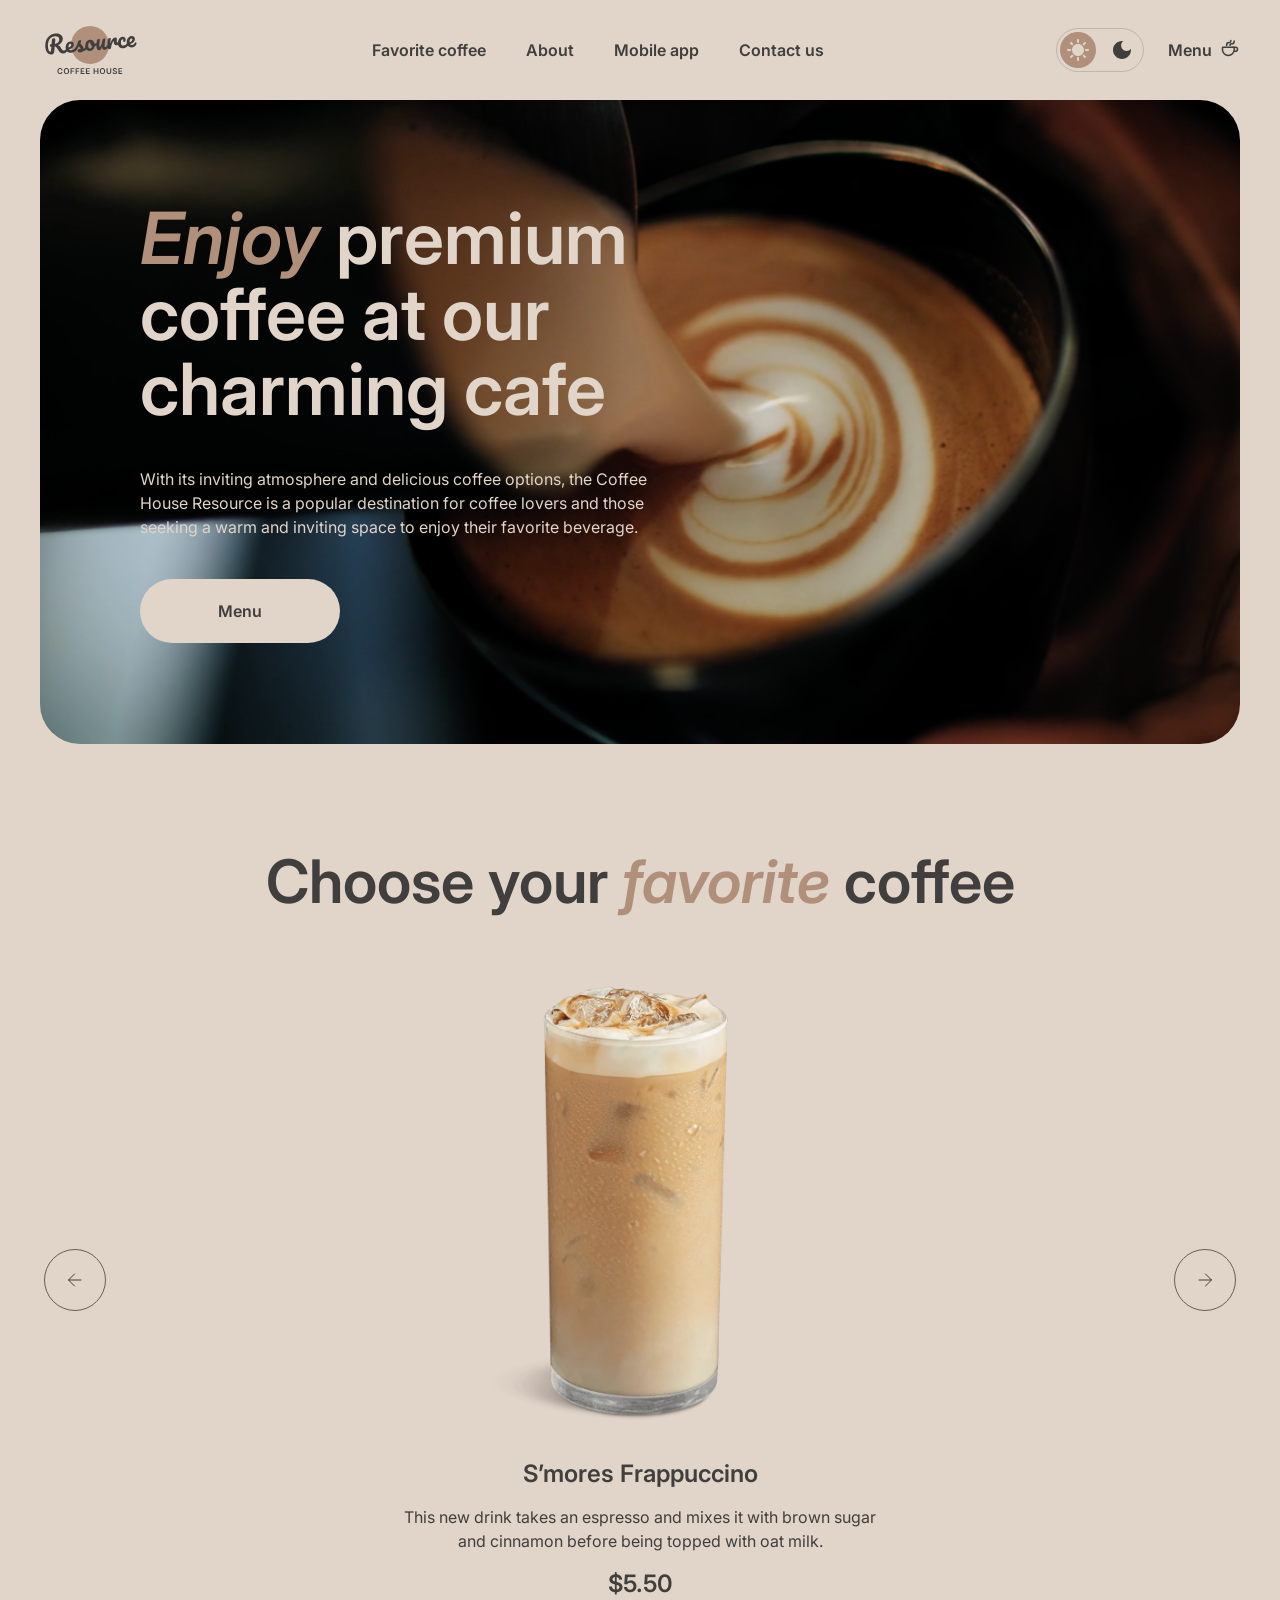
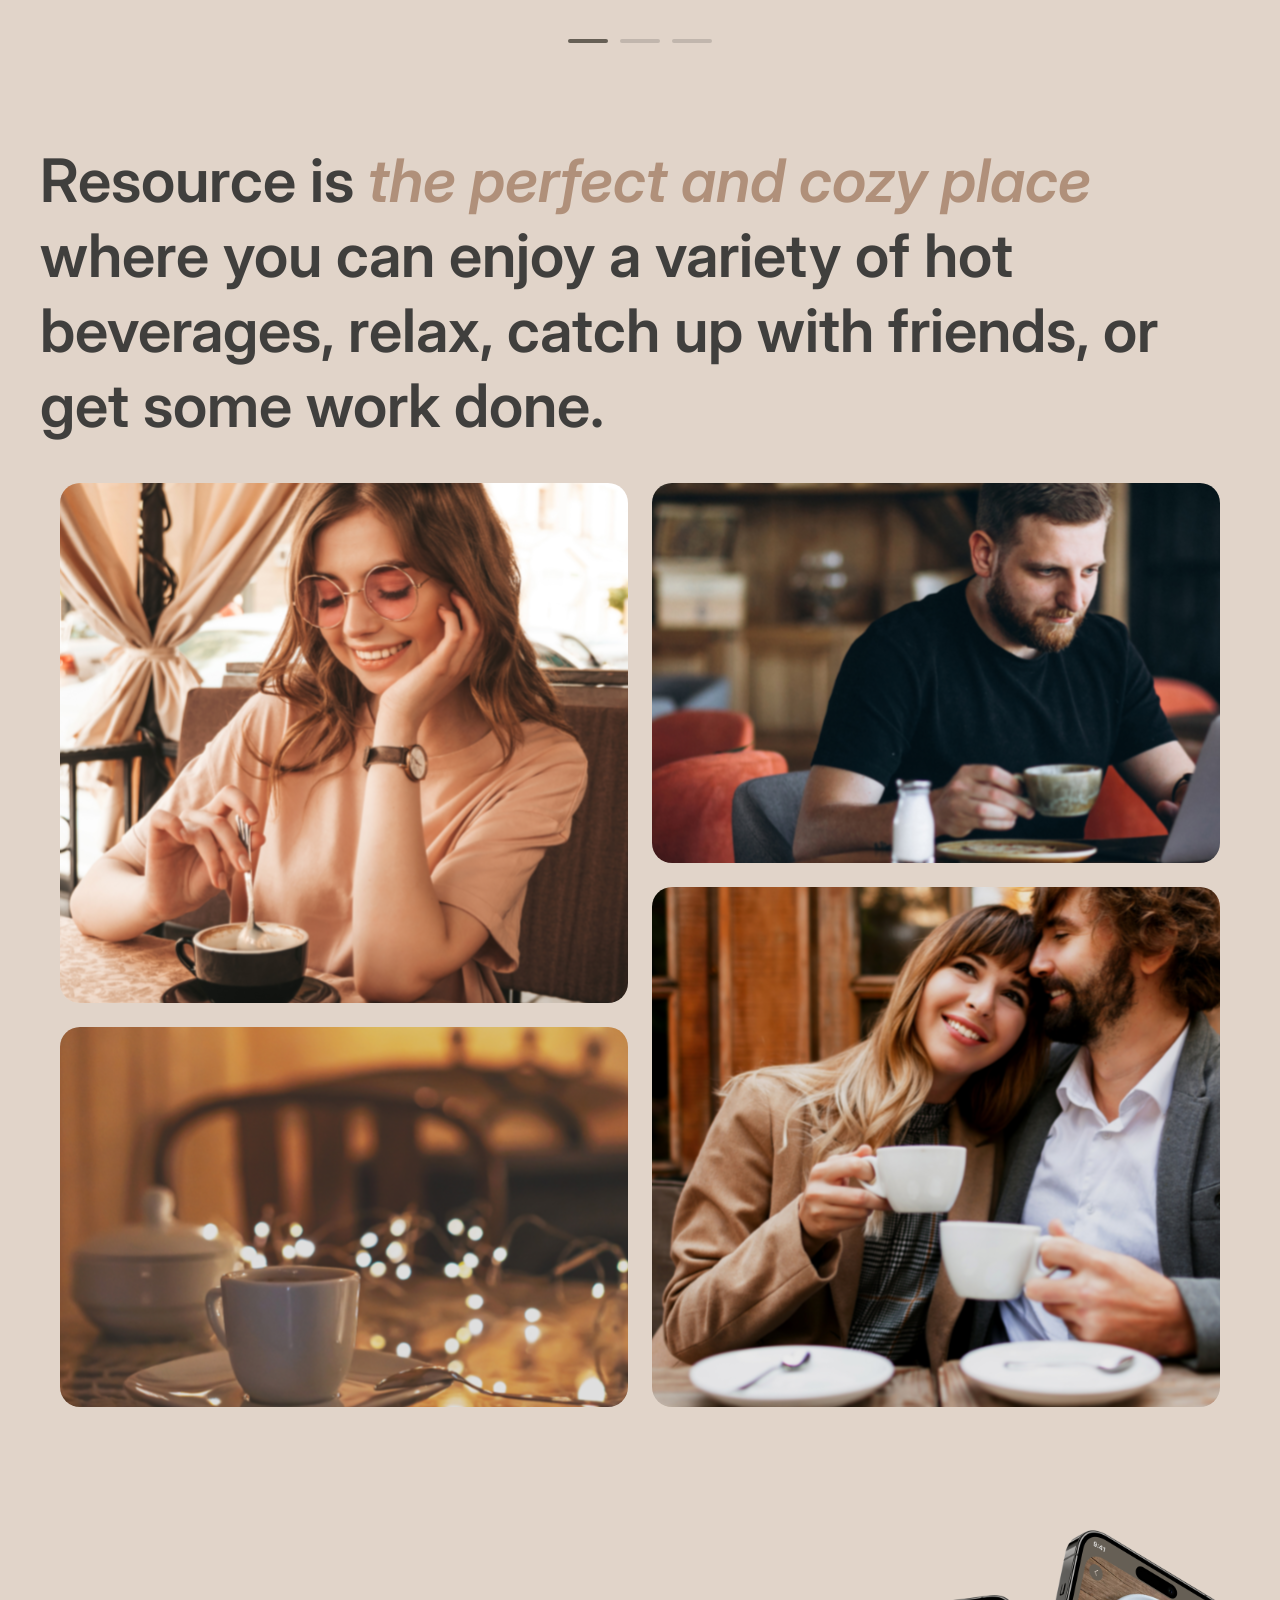
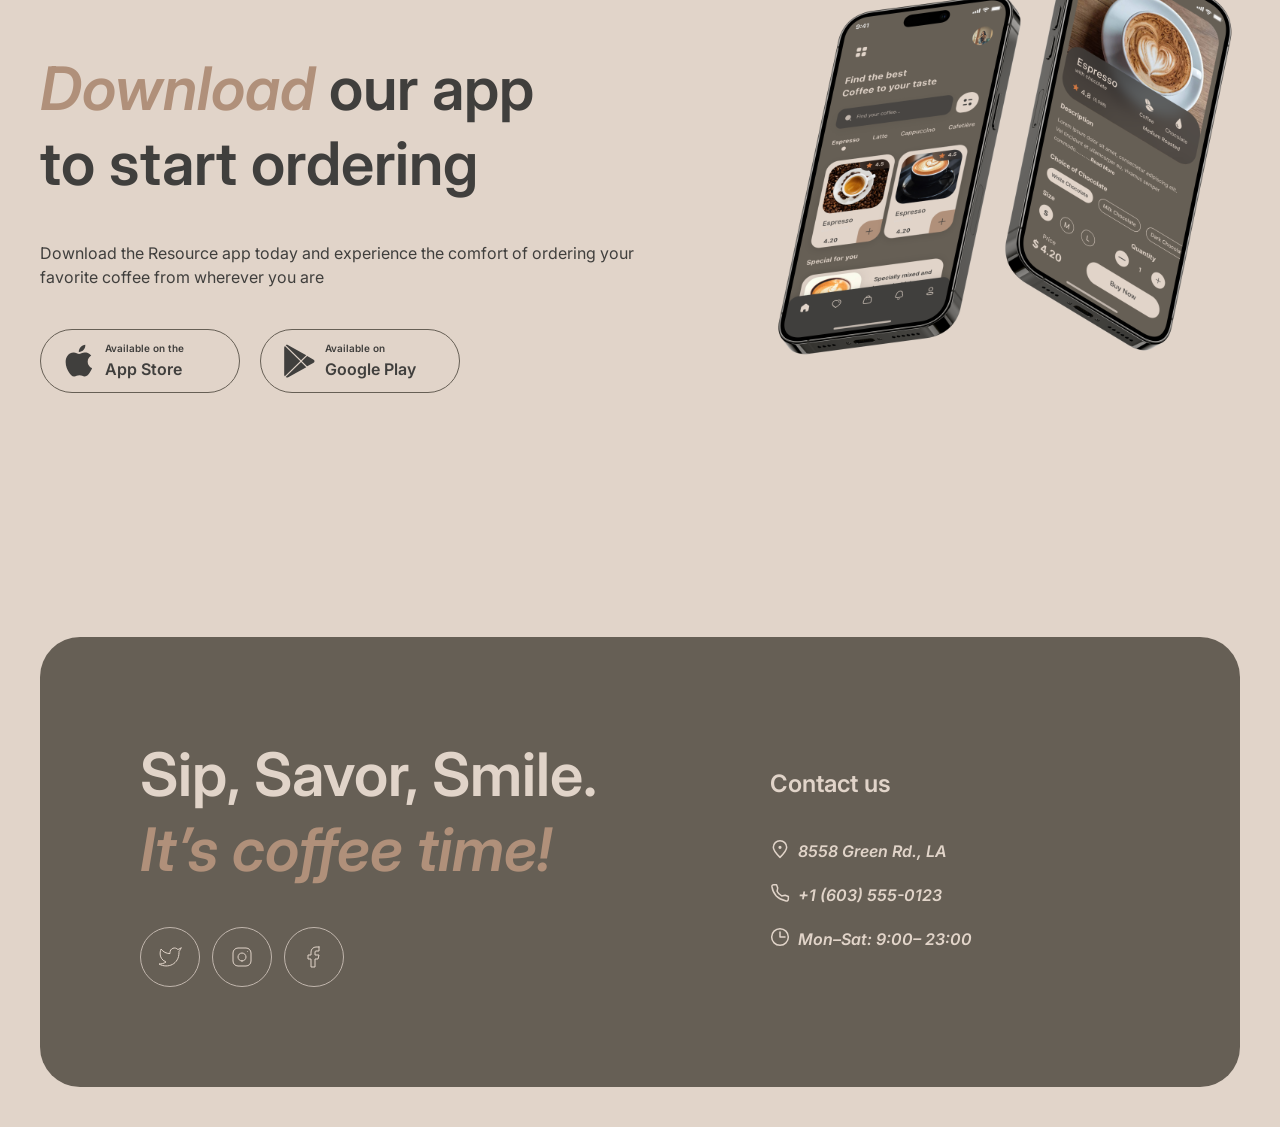
==== commit 916255ec: "fet: add functional for elements" ====
--- a/index.html
+++ b/index.html
@@ -4,40 +4,41 @@
   <meta charset="UTF-8">
   <meta name="viewport" content="width=device-width, initial-scale=1.0">
   <title>Coffee-House</title>
+  <link rel="icon" id="favicon" type="image/svg" sizes="32x32" href="./images/favicon-images/favicon-light.svg">
   <link rel="preconnect" href="https://fonts.googleapis.com">
   <link rel="preconnect" href="https://fonts.gstatic.com" crossorigin>
   <link href="https://fonts.googleapis.com/css2?family=Inter:ital,opsz,wght@0,14..32,100..900;1,14..32,100..900&display=swap" rel="stylesheet">
-  <link rel="stylesheet" href="./styles/style.css">
+  <link rel="stylesheet" href="./styles/home-styles/style.css">
 </head>
 <body>
   <header>
     <div class="wrapper">
-      <div class="logo">
+      <a class="logo" href="./index.html">
         <svg width="100" height="60" viewBox="0 0 100 60" fill="none" xmlns="http://www.w3.org/2000/svg">
           <path d="M69 25C69 35.4934 60.4934 44 50 44C39.5066 44 31 35.4934 31 25C31 14.5066 39.5066 6 50 6C60.4934 6 69 14.5066 69 25Z" fill="#B0907A"/>
-          <path d="M95.6784 22.2913C95.8856 22.2732 96.0534 22.3548 96.1817 22.5364C96.326 22.7165 96.4127 22.9739 96.442 23.3086C96.4922 23.8824 96.4 24.3884 96.1652 24.8265C95.7789 25.5509 95.2359 26.1365 94.5362 26.5832C93.8524 27.0285 93.0084 27.295 92.0042 27.3829C90.4741 27.5168 89.2469 27.1664 88.3226 26.3318C87.3969 25.4812 86.8658 24.2749 86.7291 22.7129C86.6329 21.6131 86.7748 20.5727 87.1547 19.5919C87.5333 18.5951 88.1046 17.7822 88.8687 17.1532C89.6487 16.5229 90.5568 16.1623 91.5928 16.0717C92.5173 15.9908 93.2829 16.2049 93.8895 16.714C94.4948 17.2071 94.8386 17.9239 94.9209 18.8643C95.0171 19.9641 94.7016 20.9473 93.9743 21.814C93.2617 22.6633 91.9772 23.4021 90.1208 24.0303C90.5675 24.73 91.2451 25.0401 92.1537 24.9606C92.8072 24.9035 93.3279 24.7053 93.7158 24.3662C94.1197 24.0257 94.5692 23.4725 95.0643 22.7064C95.2346 22.4506 95.4393 22.3122 95.6784 22.2913ZM91.3914 18.4503C90.8016 18.5019 90.3295 18.8885 89.9751 19.6102C89.6365 20.3304 89.5098 21.1767 89.5949 22.149L89.5991 22.1968C90.5199 21.8914 91.2318 21.4918 91.7347 20.9981C92.2376 20.5044 92.4632 19.9626 92.4117 19.3729C92.3852 19.0701 92.2766 18.8386 92.0859 18.6786C91.9098 18.5013 91.6783 18.4252 91.3914 18.4503Z" fill="#403F3D"/>
-          <path d="M83.2976 28.1446C81.7356 28.2813 80.4779 27.9497 79.5245 27.1497C78.5857 26.3324 78.0529 25.1985 77.926 23.7481C77.813 22.457 77.969 21.303 78.394 20.2861C78.819 19.2692 79.4149 18.4622 80.1818 17.8651C80.9487 17.268 81.7784 16.9304 82.671 16.8523C83.5477 16.7756 84.2481 16.9793 84.7723 17.4635C85.311 17.9303 85.6159 18.5702 85.6871 19.383C85.7456 20.0525 85.6437 20.6316 85.3813 21.1203C85.1348 21.6076 84.7725 21.8722 84.2944 21.9141C83.9915 21.9406 83.7382 21.8904 83.5344 21.7637C83.3465 21.6356 83.2414 21.444 83.2191 21.189C83.2093 21.0774 83.2141 20.9485 83.2334 20.8023C83.2527 20.6561 83.2676 20.5504 83.278 20.4852C83.3367 20.2392 83.357 20.0125 83.3389 19.8053C83.3208 19.5981 83.2511 19.4436 83.1297 19.3418C83.0243 19.2386 82.876 19.1953 82.6847 19.2121C82.3181 19.2441 81.9901 19.4415 81.7006 19.8041C81.4097 20.1508 81.193 20.6114 81.0506 21.186C80.9081 21.7606 80.8661 22.3826 80.9247 23.0521C81.0865 24.901 81.9723 25.7551 83.5821 25.6142C84.2356 25.557 84.9181 25.2805 85.6296 24.7846C86.3556 24.2714 87.0469 23.5444 87.7034 22.6036C87.8752 22.3637 88.0806 22.2333 88.3197 22.2124C88.5269 22.1942 88.6946 22.2759 88.8229 22.4574C88.9672 22.6375 89.054 22.895 89.0832 23.2297C89.1362 23.8354 89.028 24.3427 88.7587 24.7518C88.0904 25.7418 87.2526 26.5378 86.2452 27.1399C85.2524 27.7247 84.2699 28.0596 83.2976 28.1446Z" fill="#403F3D"/>
-          <path d="M69.549 29.3476C68.9433 29.4006 68.485 29.1195 68.1742 28.5042C67.8794 27.8876 67.6706 26.8779 67.5479 25.4753C67.3666 23.4032 67.4892 21.4089 67.9158 19.4924C68.0188 19.0177 68.2207 18.6627 68.5213 18.4276C68.8365 18.1752 69.289 18.0232 69.8787 17.9716C70.1975 17.9437 70.4242 17.964 70.5586 18.0326C70.6931 18.1011 70.7701 18.2469 70.7897 18.4701C70.812 18.7251 70.7426 19.3094 70.5816 20.2229C70.478 20.8744 70.3993 21.4434 70.3455 21.93C70.2917 22.4165 70.2636 23.0132 70.2612 23.7201C70.6673 22.3033 71.1594 21.136 71.7376 20.2181C72.3158 19.3002 72.8997 18.6308 73.4892 18.2098C74.0947 17.7874 74.6605 17.5532 75.1865 17.5072C76.2225 17.4166 76.7858 17.8893 76.8765 18.9253C76.8946 19.1325 76.8668 19.6409 76.7931 20.4504C76.7214 21.0991 76.6925 21.5032 76.7064 21.6626C76.7552 22.2204 76.9789 22.4819 77.3773 22.4471C77.8236 22.408 78.3668 22.0072 79.0067 21.2445C79.1958 21.0191 79.4019 20.8967 79.6251 20.8772C79.8323 20.8591 80 20.9408 80.1283 21.1223C80.2712 21.2864 80.3559 21.5199 80.3824 21.8228C80.434 22.4125 80.315 22.8887 80.0255 23.2513C79.6197 23.7526 79.1285 24.1971 78.5521 24.5848C77.9903 24.9552 77.3746 25.1697 76.7052 25.2282C75.8604 25.3021 75.196 25.1434 74.7121 24.7521C74.2441 24.3594 73.978 23.7965 73.9139 23.0633C73.8929 22.8242 73.8959 22.583 73.9228 22.3397C73.9268 22.0182 73.9239 21.8016 73.9142 21.69C73.8919 21.435 73.793 21.3151 73.6177 21.3305C73.3786 21.3514 73.0836 21.6503 72.7325 22.2271C72.396 22.7865 72.0748 23.5213 71.7689 24.4314C71.4631 25.3415 71.2332 26.2932 71.0791 27.2864C70.9694 28.0509 70.8068 28.5791 70.5914 28.8709C70.3906 29.1455 70.0431 29.3044 69.549 29.3476Z" fill="#403F3D"/>
-          <path d="M59.2462 30.2488C58.5289 30.3116 57.9106 30.0364 57.3912 29.4233C56.8863 28.7929 56.5906 27.9836 56.5042 26.9954C56.3996 25.8 56.3838 24.7012 56.4567 23.699C56.5282 22.6809 56.6985 21.5979 56.9675 20.4501C57.085 19.958 57.2782 19.5958 57.547 19.3635C57.8157 19.1312 58.2609 18.9878 58.8826 18.9334C59.2332 18.9028 59.4772 18.9376 59.6145 19.038C59.7677 19.1371 59.8541 19.2981 59.8736 19.5213C59.8847 19.6488 59.8347 20.0868 59.7235 20.8354C59.6157 21.4391 59.5349 21.9842 59.4811 22.4707C59.3088 24.1722 59.247 25.3019 59.2958 25.8598C59.3251 26.1945 59.3859 26.4301 59.4781 26.5666C59.569 26.6871 59.7021 26.7397 59.8774 26.7244C60.1165 26.7035 60.3904 26.4386 60.6993 25.9297C61.024 25.4195 61.3431 24.6608 61.6565 23.6536C61.9859 22.6451 62.2798 21.4148 62.5382 19.9627C62.6239 19.4734 62.7852 19.114 63.0221 18.8845C63.2749 18.6535 63.6643 18.5151 64.1903 18.4691C64.5569 18.437 64.8161 18.4625 64.9679 18.5456C65.1184 18.6127 65.204 18.7658 65.2249 19.0049C65.2598 19.4034 65.1561 20.5127 64.9138 22.3327C64.646 24.412 64.533 25.6907 64.5748 26.1688C64.6013 26.4717 64.686 26.7052 64.8289 26.8694C64.9703 27.0176 65.1447 27.0827 65.3519 27.0645C65.6706 27.0366 66.0285 26.8126 66.4254 26.3924C66.8368 25.9549 67.3708 25.2657 68.0273 24.3249C68.199 24.0851 68.4044 23.9547 68.6435 23.9337C68.8507 23.9156 69.0185 23.9973 69.1468 24.1788C69.291 24.3589 69.3778 24.6163 69.4071 24.9511C69.4629 25.5886 69.3547 26.096 69.0825 26.4731C68.471 27.3779 67.7905 28.1361 67.041 28.7477C66.3074 29.358 65.4385 29.707 64.4343 29.7949C63.6693 29.8618 63.0776 29.6165 62.6594 29.0588C62.2572 28.4997 62.0093 27.6862 61.9159 26.6183C61.7398 27.7259 61.4065 28.5982 60.9162 29.2354C60.4245 29.8566 59.8678 30.1944 59.2462 30.2488Z" fill="#403F3D"/>
-          <path d="M57.5606 22.8796C57.7678 22.8614 57.9362 22.9511 58.0659 23.1485C58.1956 23.346 58.2744 23.6041 58.3023 23.9229C58.3692 24.688 58.1779 25.1625 57.7282 25.3463C56.8011 25.7647 55.7659 26.048 54.6225 26.1963C54.4367 27.5616 53.9332 28.6898 53.1117 29.5808C52.2888 30.4559 51.3115 30.9429 50.1799 31.0419C49.2235 31.1256 48.3824 30.9663 47.6566 30.564C46.9467 30.1603 46.383 29.5913 45.9654 28.8569C45.5478 28.1225 45.3 27.309 45.2219 26.4164C45.1159 25.205 45.2529 24.1089 45.6328 23.1281C46.0114 22.1313 46.5841 21.3343 47.351 20.7372C48.1165 20.1242 48.9933 19.7744 49.9816 19.688C51.1929 19.582 52.2022 19.9193 53.0093 20.6999C53.8309 21.4632 54.3592 22.453 54.5941 23.6691C55.339 23.5558 56.2177 23.3183 57.23 22.9567C57.3547 22.9136 57.4649 22.8879 57.5606 22.8796ZM50.1494 28.4908C50.6595 28.4462 51.0797 28.2007 51.41 27.7542C51.7563 27.3063 51.959 26.6863 52.0182 25.8941C51.4948 25.6026 51.0739 25.1977 50.7555 24.6795C50.4531 24.1599 50.2754 23.5972 50.2224 22.9916C50.2001 22.7365 50.2017 22.4794 50.2272 22.2202L50.1076 22.2307C49.4701 22.2864 48.9633 22.644 48.5873 23.3032C48.2259 23.9452 48.094 24.824 48.1916 25.9398C48.2683 26.8164 48.4942 27.4712 48.8694 27.9042C49.2605 28.3357 49.6872 28.5313 50.1494 28.4908Z" fill="#403F3D"/>
-          <path d="M40.3103 32.4354C39.4815 32.508 38.8272 32.3725 38.3474 32.029C37.8836 31.6841 37.6307 31.2726 37.5889 30.7944C37.5527 30.38 37.6727 30.0081 37.9491 29.6787C38.2254 29.3494 38.6584 29.1589 39.2482 29.1073C39.4554 29.0892 39.6966 29.0922 39.9717 29.1163C40.2614 29.1231 40.4787 29.1282 40.6235 29.1316C40.5713 28.7185 40.4415 28.3364 40.2341 27.9851C40.0427 27.6325 39.8048 27.3 39.5205 26.9876C39.2348 26.6592 38.9692 26.3773 38.7237 26.1418C38.3119 27.1254 37.8861 27.9497 37.4464 28.6145C37.0226 29.278 36.5482 29.9137 36.0232 30.5218C35.7614 30.8338 35.4711 31.0038 35.1523 31.0316C34.8973 31.054 34.6824 30.9844 34.5077 30.823C34.3316 30.6457 34.2316 30.4216 34.2079 30.1506C34.1801 29.8318 34.2658 29.5272 34.4653 29.2367L34.7426 28.827C35.5244 27.6664 36.1078 26.7159 36.4928 25.9756C36.7233 25.4896 36.9884 24.8481 37.288 24.0509C37.5863 23.2379 37.8745 22.4016 38.1527 21.542C38.3942 20.8142 38.9931 20.4085 39.9494 20.3248C40.3957 20.2858 40.71 20.2984 40.8923 20.3628C41.0746 20.4271 41.1734 20.547 41.1888 20.7223C41.1971 20.8179 41.1785 20.9722 41.1329 21.1849C41.0873 21.3977 41.0177 21.6126 40.9243 21.8296C40.6876 22.4285 40.5867 22.9272 40.6215 23.3257C40.6424 23.5647 40.7451 23.8208 40.9296 24.0937C41.1301 24.3653 41.4244 24.7009 41.8127 25.1006C42.3814 25.7254 42.8141 26.2657 43.111 26.7216C43.4224 27.1601 43.6025 27.6583 43.6513 28.2162C43.6652 28.3756 43.6688 28.6001 43.662 28.8898C44.4166 28.5187 45.2626 27.6335 46.2003 26.2345C46.372 25.9946 46.5774 25.8642 46.8165 25.8433C47.0237 25.8252 47.1915 25.9069 47.3198 26.0884C47.464 26.2685 47.5508 26.5259 47.5801 26.8606C47.6331 27.4663 47.5249 27.9737 47.2555 28.3827C46.545 29.4407 45.8392 30.185 45.1381 30.6158C44.4515 31.0292 43.5756 31.2985 42.5105 31.4238C41.9204 32.0215 41.187 32.3587 40.3103 32.4354Z" fill="#403F3D"/>
-          <path d="M36.6161 26.7357C36.8233 26.7175 36.9911 26.7992 37.1194 26.9807C37.2636 27.1608 37.3504 27.4183 37.3797 27.753C37.4355 28.3905 37.3273 28.8979 37.0551 29.2751C36.5281 30.0439 35.7492 30.7786 34.7183 31.4791C33.7034 32.1782 32.5823 32.5815 31.355 32.6888C29.6814 32.8353 28.3426 32.4947 27.3386 31.667C26.3347 30.8394 25.7637 29.6365 25.6256 28.0586C25.5294 26.9588 25.6713 25.9185 26.0512 24.9376C26.4298 23.9408 27.0011 23.1279 27.7652 22.4989C28.5452 21.8686 29.4533 21.508 30.4893 21.4174C31.4138 21.3365 32.1793 21.5506 32.786 22.0597C33.3913 22.5528 33.7351 23.2696 33.8173 24.21C33.9136 25.3098 33.5981 26.293 32.8708 27.1597C32.1581 28.009 30.8816 28.7471 29.0412 29.3739C29.5039 30.0722 30.293 30.3726 31.4088 30.275C32.126 30.2122 32.9173 29.894 33.7826 29.3204C34.6625 28.7295 35.4016 27.9983 35.9999 27.1269C36.1716 26.887 36.377 26.7566 36.6161 26.7357ZM30.2878 23.796C29.6981 23.8476 29.226 24.2342 28.8715 24.9559C28.533 25.6761 28.4063 26.5224 28.4914 27.4947L28.4955 27.5425C29.4164 27.2371 30.1283 26.8375 30.6312 26.3438C31.1341 25.8501 31.3597 25.3083 31.3081 24.7186C31.2816 24.4158 31.1731 24.1843 30.9824 24.0243C30.8063 23.847 30.5747 23.7709 30.2878 23.796Z" fill="#403F3D"/>
-          <path d="M27.6906 27.5167C27.8978 27.4986 28.0656 27.5803 28.1939 27.7618C28.3382 27.9419 28.4249 28.1993 28.4542 28.5341C28.5086 29.1557 28.4004 29.6631 28.1296 30.0561C27.4454 31.0476 26.7351 31.8324 25.9987 32.4108C25.261 32.9733 24.3581 33.3012 23.2902 33.3946C22.2541 33.4853 21.3451 33.2837 20.5631 32.79C19.797 32.2949 19.028 31.3985 18.256 30.1009C17.6351 29.063 17.151 28.3023 16.8035 27.8188C16.4547 27.3193 16.119 26.9712 15.7967 26.7745C15.4903 26.5765 15.1198 26.4724 14.6852 26.4622C14.6508 26.8025 14.5595 27.8705 14.4114 29.6663C14.3537 30.4744 14.3165 30.9675 14.3 31.1456C14.2256 32.1319 13.9724 32.9089 13.5402 33.4767C13.1067 34.0286 12.4038 34.3471 11.4315 34.4321C10.3636 34.5256 9.38799 34.2977 8.50477 33.7486C7.63609 33.1822 6.9298 32.3606 6.38589 31.2839C5.84059 30.1913 5.50518 28.9277 5.37968 27.4932C5.1454 24.8154 5.40544 22.4638 6.15978 20.4383C6.93006 18.4115 8.10738 16.8148 9.69174 15.6483C11.2906 14.4644 13.1899 13.7763 15.3895 13.5838C16.9196 13.45 18.223 13.5688 19.2994 13.9404C20.3759 14.312 21.1968 14.8826 21.762 15.6523C22.3432 16.4206 22.6784 17.3148 22.7676 18.3349C22.8457 19.2275 22.7073 20.1229 22.3522 21.0213C22.0117 21.9023 21.4476 22.7066 20.66 23.434C19.8724 24.1614 18.8869 24.7375 17.7034 25.1622C18.4866 25.3025 19.1057 25.5856 19.5605 26.0116C20.0154 26.4376 20.4891 27.0787 20.9816 27.9351C21.5115 28.8524 22.0112 29.5153 22.4806 29.924C22.966 30.3312 23.4955 30.5098 24.0693 30.4596C24.5794 30.4149 25.0509 30.205 25.4838 29.8299C25.9154 29.4388 26.4456 28.7981 27.0744 27.9079C27.2461 27.6681 27.4515 27.5377 27.6906 27.5167ZM11.3837 26.727C10.8418 26.7744 10.4561 26.6797 10.2266 26.4428C10.013 26.2045 9.89225 25.9259 9.86436 25.6071C9.8309 25.2246 9.92394 24.9113 10.1435 24.6672C10.379 24.4218 10.6562 24.2851 10.9749 24.2572L11.5727 24.2049C11.691 22.6206 11.8123 21.2528 11.9364 20.1016C12.053 19.0474 12.6771 18.4708 13.8088 18.3718C14.7173 18.2923 15.2071 18.659 15.2782 19.4719C15.2936 19.6473 15.2975 19.7835 15.2899 19.8805L14.9199 23.9121C15.7764 23.789 16.5393 23.5134 17.2085 23.0855C17.8937 22.6561 18.4149 22.0966 18.7722 21.4068C19.1454 20.7156 19.2957 19.9556 19.2232 19.1268C19.1353 18.1226 18.7236 17.3636 17.988 16.8498C17.2524 16.3359 16.2232 16.1369 14.9002 16.2526C13.3382 16.3893 12.0016 16.8997 10.8904 17.7839C9.79381 18.6508 8.98568 19.8779 8.46605 21.4653C7.94503 23.0366 7.78003 24.9142 7.97108 27.0978C8.06033 28.1179 8.24063 28.9855 8.51198 29.7006C8.78334 30.4157 9.08648 30.9432 9.42139 31.2834C9.75631 31.6235 10.0592 31.7817 10.3302 31.7579C10.5374 31.7398 10.6957 31.6216 10.8051 31.4032C10.9304 31.1834 11.0127 30.839 11.052 30.3698L11.3837 26.727Z" fill="#403F3D"/>
-          <path d="M78.4023 54.0001V48.1819H82.1864V49.0654H79.4563V50.645H81.9904V51.5285H79.4563V53.1165H82.2092V54.0001H78.4023Z" fill="#403F3D"/>
-          <path d="M75.9698 49.7813C75.9433 49.5332 75.8316 49.34 75.6346 49.2017C75.4395 49.0635 75.1857 48.9943 74.8732 48.9943C74.6535 48.9943 74.4651 49.0275 74.3079 49.0938C74.1507 49.1601 74.0304 49.25 73.9471 49.3637C73.8638 49.4773 73.8211 49.607 73.8192 49.7529C73.8192 49.8741 73.8467 49.9792 73.9016 50.0682C73.9585 50.1572 74.0352 50.233 74.1317 50.2955C74.2283 50.3561 74.3353 50.4072 74.4528 50.4489C74.5702 50.4906 74.6886 50.5256 74.8079 50.554L75.3533 50.6904C75.573 50.7415 75.7842 50.8106 75.9869 50.8977C76.1914 50.9849 76.3742 51.0947 76.5352 51.2273C76.698 51.3599 76.8268 51.5199 76.9215 51.7074C77.0162 51.8949 77.0636 52.1146 77.0636 52.3665C77.0636 52.7074 76.9764 53.0076 76.8022 53.2671C76.628 53.5246 76.3761 53.7263 76.0465 53.8722C75.7189 54.0161 75.3221 54.0881 74.8562 54.0881C74.4035 54.0881 74.0105 54.018 73.6772 53.8779C73.3458 53.7377 73.0863 53.5332 72.8988 53.2642C72.7132 52.9953 72.6128 52.6676 72.5977 52.2813H73.6346C73.6497 52.4839 73.7122 52.6525 73.8221 52.787C73.9319 52.9214 74.0749 53.0218 74.2511 53.0881C74.4291 53.1544 74.628 53.1875 74.8477 53.1875C75.0768 53.1875 75.2776 53.1534 75.4499 53.0852C75.6242 53.0152 75.7605 52.9186 75.859 52.7955C75.9575 52.6705 76.0077 52.5246 76.0096 52.358C76.0077 52.2065 75.9632 52.0815 75.8761 51.983C75.7889 51.8826 75.6668 51.7993 75.5096 51.733C75.3543 51.6648 75.1725 51.6042 74.9641 51.5512L74.3022 51.3807C73.823 51.2576 73.4442 51.071 73.1658 50.821C72.8893 50.5692 72.7511 50.2349 72.7511 49.8182C72.7511 49.4754 72.8439 49.1752 73.0295 48.9176C73.217 48.6601 73.4717 48.4602 73.7937 48.3182C74.1156 48.1743 74.4802 48.1023 74.8874 48.1023C75.3003 48.1023 75.6621 48.1743 75.9727 48.3182C76.2852 48.4602 76.5304 48.6582 76.7085 48.912C76.8865 49.1638 76.9783 49.4536 76.984 49.7813H75.9698Z" fill="#403F3D"/>
-          <path d="M70.2086 48.1819H71.2626V51.983C71.2626 52.3997 71.1641 52.7662 70.9672 53.0825C70.7721 53.3987 70.4975 53.6459 70.1433 53.8239C69.7891 54.0001 69.3753 54.0881 68.9018 54.0881C68.4264 54.0881 68.0117 54.0001 67.6575 53.8239C67.3033 53.6459 67.0287 53.3987 66.8336 53.0825C66.6386 52.7662 66.541 52.3997 66.541 51.983V48.1819H67.595V51.895C67.595 52.1374 67.648 52.3533 67.7541 52.5427C67.862 52.7321 68.0136 52.8807 68.2086 52.9887C68.4037 53.0948 68.6348 53.1478 68.9018 53.1478C69.1689 53.1478 69.3999 53.0948 69.595 52.9887C69.792 52.8807 69.9435 52.7321 70.0495 52.5427C70.1556 52.3533 70.2086 52.1374 70.2086 51.895V48.1819Z" fill="#403F3D"/>
-          <path d="M65.1435 51.0909C65.1435 51.7178 65.026 52.2548 64.7912 52.7017C64.5582 53.1468 64.2401 53.4877 63.8366 53.7245C63.4351 53.9612 62.9796 54.0796 62.4702 54.0796C61.9607 54.0796 61.5043 53.9612 61.1009 53.7245C60.6993 53.4858 60.3812 53.144 60.1463 52.6989C59.9134 52.2519 59.7969 51.7159 59.7969 51.0909C59.7969 50.464 59.9134 49.9281 60.1463 49.483C60.3812 49.036 60.6993 48.6942 61.1009 48.4574C61.5043 48.2207 61.9607 48.1023 62.4702 48.1023C62.9796 48.1023 63.4351 48.2207 63.8366 48.4574C64.2401 48.6942 64.5582 49.036 64.7912 49.483C65.026 49.9281 65.1435 50.464 65.1435 51.0909ZM64.0838 51.0909C64.0838 50.6496 64.0147 50.2775 63.8764 49.9745C63.7401 49.6695 63.5507 49.4394 63.3082 49.2841C63.0658 49.1269 62.7865 49.0483 62.4702 49.0483C62.1539 49.0483 61.8745 49.1269 61.6321 49.2841C61.3897 49.4394 61.1993 49.6695 61.0611 49.9745C60.9247 50.2775 60.8565 50.6496 60.8565 51.0909C60.8565 51.5322 60.9247 51.9053 61.0611 52.2102C61.1993 52.5133 61.3897 52.7434 61.6321 52.9006C61.8745 53.0559 62.1539 53.1335 62.4702 53.1335C62.7865 53.1335 63.0658 53.0559 63.3082 52.9006C63.5507 52.7434 63.7401 52.5133 63.8764 52.2102C64.0147 51.9053 64.0838 51.5322 64.0838 51.0909Z" fill="#403F3D"/>
-          <path d="M53.5918 54.0001V48.1819H54.6458V50.645H57.3418V48.1819H58.3986V54.0001H57.3418V51.5285H54.6458V54.0001H53.5918Z" fill="#403F3D"/>
-          <path d="M45.9492 54.0001V48.1819H49.7333V49.0654H47.0032V50.645H49.5373V51.5285H47.0032V53.1165H49.756V54.0001H45.9492Z" fill="#403F3D"/>
-          <path d="M40.6895 54.0001V48.1819H44.4735V49.0654H41.7434V50.645H44.2775V51.5285H41.7434V53.1165H44.4963V54.0001H40.6895Z" fill="#403F3D"/>
-          <path d="M35.6016 54.0001V48.1819H39.3288V49.0654H36.6555V50.645H39.0732V51.5285H36.6555V54.0001H35.6016Z" fill="#403F3D"/>
-          <path d="M30.5137 54.0001V48.1819H34.2409V49.0654H31.5676V50.645H33.9853V51.5285H31.5676V54.0001H30.5137Z" fill="#403F3D"/>
-          <path d="M29.1181 51.0909C29.1181 51.7178 29.0007 52.2548 28.7658 52.7017C28.5328 53.1468 28.2147 53.4877 27.8113 53.7245C27.4097 53.9612 26.9542 54.0796 26.4448 54.0796C25.9353 54.0796 25.4789 53.9612 25.0755 53.7245C24.6739 53.4858 24.3558 53.144 24.1209 52.6989C23.888 52.2519 23.7715 51.7159 23.7715 51.0909C23.7715 50.464 23.888 49.9281 24.1209 49.483C24.3558 49.036 24.6739 48.6942 25.0755 48.4574C25.4789 48.2207 25.9353 48.1023 26.4448 48.1023C26.9542 48.1023 27.4097 48.2207 27.8113 48.4574C28.2147 48.6942 28.5328 49.036 28.7658 49.483C29.0007 49.9281 29.1181 50.464 29.1181 51.0909ZM28.0584 51.0909C28.0584 50.6496 27.9893 50.2775 27.851 49.9745C27.7147 49.6695 27.5253 49.4394 27.2828 49.2841C27.0404 49.1269 26.7611 49.0483 26.4448 49.0483C26.1285 49.0483 25.8491 49.1269 25.6067 49.2841C25.3643 49.4394 25.1739 49.6695 25.0357 49.9745C24.8993 50.2775 24.8311 50.6496 24.8311 51.0909C24.8311 51.5322 24.8993 51.9053 25.0357 52.2102C25.1739 52.5133 25.3643 52.7434 25.6067 52.9006C25.8491 53.0559 26.1285 53.1335 26.4448 53.1335C26.7611 53.1335 27.0404 53.0559 27.2828 52.9006C27.5253 52.7434 27.7147 52.5133 27.851 52.2102C27.9893 51.9053 28.0584 51.5322 28.0584 51.0909Z" fill="#403F3D"/>
-          <path d="M22.5536 50.1449H21.4911C21.4608 49.9707 21.4049 49.8163 21.3235 49.6818C21.2421 49.5455 21.1407 49.4299 21.0195 49.3352C20.8983 49.2406 20.7601 49.1695 20.6048 49.1222C20.4513 49.0729 20.2856 49.0483 20.1076 49.0483C19.7913 49.0483 19.511 49.1279 19.2667 49.287C19.0224 49.4442 18.8311 49.6752 18.6928 49.9801C18.5546 50.2832 18.4854 50.6534 18.4854 51.0909C18.4854 51.536 18.5546 51.911 18.6928 52.2159C18.833 52.519 19.0243 52.7481 19.2667 52.9034C19.511 53.0568 19.7904 53.1335 20.1048 53.1335C20.279 53.1335 20.4419 53.1108 20.5934 53.0654C20.7468 53.018 20.8841 52.9489 21.0053 52.858C21.1284 52.7671 21.2317 52.6553 21.315 52.5227C21.4002 52.3902 21.4589 52.2387 21.4911 52.0682L22.5536 52.0739C22.5138 52.3504 22.4277 52.6099 22.2951 52.8523C22.1644 53.0947 21.993 53.3087 21.7809 53.4943C21.5688 53.6781 21.3207 53.822 21.0366 53.9262C20.7525 54.0284 20.4371 54.0796 20.0906 54.0796C19.5792 54.0796 19.1228 53.9612 18.7212 53.7245C18.3197 53.4877 18.0034 53.1459 17.7724 52.6989C17.5413 52.2519 17.4258 51.7159 17.4258 51.0909C17.4258 50.464 17.5423 49.9281 17.7752 49.483C18.0082 49.036 18.3254 48.6942 18.7269 48.4574C19.1284 48.2207 19.583 48.1023 20.0906 48.1023C20.4144 48.1023 20.7156 48.1477 20.994 48.2387C21.2724 48.3296 21.5205 48.4631 21.7383 48.6392C21.9561 48.8135 22.1351 49.0275 22.2752 49.2813C22.4173 49.5332 22.5101 49.821 22.5536 50.1449Z" fill="#403F3D"/>
+          <path d="M95.6784 22.2913C95.8856 22.2732 96.0534 22.3548 96.1817 22.5364C96.326 22.7165 96.4127 22.9739 96.442 23.3086C96.4922 23.8824 96.4 24.3884 96.1652 24.8265C95.7789 25.5509 95.2359 26.1365 94.5362 26.5832C93.8524 27.0285 93.0084 27.295 92.0042 27.3829C90.4741 27.5168 89.2469 27.1664 88.3226 26.3318C87.3969 25.4812 86.8658 24.2749 86.7291 22.7129C86.6329 21.6131 86.7748 20.5727 87.1547 19.5919C87.5333 18.5951 88.1046 17.7822 88.8687 17.1532C89.6487 16.5229 90.5568 16.1623 91.5928 16.0717C92.5173 15.9908 93.2829 16.2049 93.8895 16.714C94.4948 17.2071 94.8386 17.9239 94.9209 18.8643C95.0171 19.9641 94.7016 20.9473 93.9743 21.814C93.2617 22.6633 91.9772 23.4021 90.1208 24.0303C90.5675 24.73 91.2451 25.0401 92.1537 24.9606C92.8072 24.9035 93.3279 24.7053 93.7158 24.3662C94.1197 24.0257 94.5692 23.4725 95.0643 22.7064C95.2346 22.4506 95.4393 22.3122 95.6784 22.2913ZM91.3914 18.4503C90.8016 18.5019 90.3295 18.8885 89.9751 19.6102C89.6365 20.3304 89.5098 21.1767 89.5949 22.149L89.5991 22.1968C90.5199 21.8914 91.2318 21.4918 91.7347 20.9981C92.2376 20.5044 92.4632 19.9626 92.4117 19.3729C92.3852 19.0701 92.2766 18.8386 92.0859 18.6786C91.9098 18.5013 91.6783 18.4252 91.3914 18.4503Z"/>
+          <path d="M83.2976 28.1446C81.7356 28.2813 80.4779 27.9497 79.5245 27.1497C78.5857 26.3324 78.0529 25.1985 77.926 23.7481C77.813 22.457 77.969 21.303 78.394 20.2861C78.819 19.2692 79.4149 18.4622 80.1818 17.8651C80.9487 17.268 81.7784 16.9304 82.671 16.8523C83.5477 16.7756 84.2481 16.9793 84.7723 17.4635C85.311 17.9303 85.6159 18.5702 85.6871 19.383C85.7456 20.0525 85.6437 20.6316 85.3813 21.1203C85.1348 21.6076 84.7725 21.8722 84.2944 21.9141C83.9915 21.9406 83.7382 21.8904 83.5344 21.7637C83.3465 21.6356 83.2414 21.444 83.2191 21.189C83.2093 21.0774 83.2141 20.9485 83.2334 20.8023C83.2527 20.6561 83.2676 20.5504 83.278 20.4852C83.3367 20.2392 83.357 20.0125 83.3389 19.8053C83.3208 19.5981 83.2511 19.4436 83.1297 19.3418C83.0243 19.2386 82.876 19.1953 82.6847 19.2121C82.3181 19.2441 81.9901 19.4415 81.7006 19.8041C81.4097 20.1508 81.193 20.6114 81.0506 21.186C80.9081 21.7606 80.8661 22.3826 80.9247 23.0521C81.0865 24.901 81.9723 25.7551 83.5821 25.6142C84.2356 25.557 84.9181 25.2805 85.6296 24.7846C86.3556 24.2714 87.0469 23.5444 87.7034 22.6036C87.8752 22.3637 88.0806 22.2333 88.3197 22.2124C88.5269 22.1942 88.6946 22.2759 88.8229 22.4574C88.9672 22.6375 89.054 22.895 89.0832 23.2297C89.1362 23.8354 89.028 24.3427 88.7587 24.7518C88.0904 25.7418 87.2526 26.5378 86.2452 27.1399C85.2524 27.7247 84.2699 28.0596 83.2976 28.1446Z"/>
+          <path d="M69.549 29.3476C68.9433 29.4006 68.485 29.1195 68.1742 28.5042C67.8794 27.8876 67.6706 26.8779 67.5479 25.4753C67.3666 23.4032 67.4892 21.4089 67.9158 19.4924C68.0188 19.0177 68.2207 18.6627 68.5213 18.4276C68.8365 18.1752 69.289 18.0232 69.8787 17.9716C70.1975 17.9437 70.4242 17.964 70.5586 18.0326C70.6931 18.1011 70.7701 18.2469 70.7897 18.4701C70.812 18.7251 70.7426 19.3094 70.5816 20.2229C70.478 20.8744 70.3993 21.4434 70.3455 21.93C70.2917 22.4165 70.2636 23.0132 70.2612 23.7201C70.6673 22.3033 71.1594 21.136 71.7376 20.2181C72.3158 19.3002 72.8997 18.6308 73.4892 18.2098C74.0947 17.7874 74.6605 17.5532 75.1865 17.5072C76.2225 17.4166 76.7858 17.8893 76.8765 18.9253C76.8946 19.1325 76.8668 19.6409 76.7931 20.4504C76.7214 21.0991 76.6925 21.5032 76.7064 21.6626C76.7552 22.2204 76.9789 22.4819 77.3773 22.4471C77.8236 22.408 78.3668 22.0072 79.0067 21.2445C79.1958 21.0191 79.4019 20.8967 79.6251 20.8772C79.8323 20.8591 80 20.9408 80.1283 21.1223C80.2712 21.2864 80.3559 21.5199 80.3824 21.8228C80.434 22.4125 80.315 22.8887 80.0255 23.2513C79.6197 23.7526 79.1285 24.1971 78.5521 24.5848C77.9903 24.9552 77.3746 25.1697 76.7052 25.2282C75.8604 25.3021 75.196 25.1434 74.7121 24.7521C74.2441 24.3594 73.978 23.7965 73.9139 23.0633C73.8929 22.8242 73.8959 22.583 73.9228 22.3397C73.9268 22.0182 73.9239 21.8016 73.9142 21.69C73.8919 21.435 73.793 21.3151 73.6177 21.3305C73.3786 21.3514 73.0836 21.6503 72.7325 22.2271C72.396 22.7865 72.0748 23.5213 71.7689 24.4314C71.4631 25.3415 71.2332 26.2932 71.0791 27.2864C70.9694 28.0509 70.8068 28.5791 70.5914 28.8709C70.3906 29.1455 70.0431 29.3044 69.549 29.3476Z"/>
+          <path d="M59.2462 30.2488C58.5289 30.3116 57.9106 30.0364 57.3912 29.4233C56.8863 28.7929 56.5906 27.9836 56.5042 26.9954C56.3996 25.8 56.3838 24.7012 56.4567 23.699C56.5282 22.6809 56.6985 21.5979 56.9675 20.4501C57.085 19.958 57.2782 19.5958 57.547 19.3635C57.8157 19.1312 58.2609 18.9878 58.8826 18.9334C59.2332 18.9028 59.4772 18.9376 59.6145 19.038C59.7677 19.1371 59.8541 19.2981 59.8736 19.5213C59.8847 19.6488 59.8347 20.0868 59.7235 20.8354C59.6157 21.4391 59.5349 21.9842 59.4811 22.4707C59.3088 24.1722 59.247 25.3019 59.2958 25.8598C59.3251 26.1945 59.3859 26.4301 59.4781 26.5666C59.569 26.6871 59.7021 26.7397 59.8774 26.7244C60.1165 26.7035 60.3904 26.4386 60.6993 25.9297C61.024 25.4195 61.3431 24.6608 61.6565 23.6536C61.9859 22.6451 62.2798 21.4148 62.5382 19.9627C62.6239 19.4734 62.7852 19.114 63.0221 18.8845C63.2749 18.6535 63.6643 18.5151 64.1903 18.4691C64.5569 18.437 64.8161 18.4625 64.9679 18.5456C65.1184 18.6127 65.204 18.7658 65.2249 19.0049C65.2598 19.4034 65.1561 20.5127 64.9138 22.3327C64.646 24.412 64.533 25.6907 64.5748 26.1688C64.6013 26.4717 64.686 26.7052 64.8289 26.8694C64.9703 27.0176 65.1447 27.0827 65.3519 27.0645C65.6706 27.0366 66.0285 26.8126 66.4254 26.3924C66.8368 25.9549 67.3708 25.2657 68.0273 24.3249C68.199 24.0851 68.4044 23.9547 68.6435 23.9337C68.8507 23.9156 69.0185 23.9973 69.1468 24.1788C69.291 24.3589 69.3778 24.6163 69.4071 24.9511C69.4629 25.5886 69.3547 26.096 69.0825 26.4731C68.471 27.3779 67.7905 28.1361 67.041 28.7477C66.3074 29.358 65.4385 29.707 64.4343 29.7949C63.6693 29.8618 63.0776 29.6165 62.6594 29.0588C62.2572 28.4997 62.0093 27.6862 61.9159 26.6183C61.7398 27.7259 61.4065 28.5982 60.9162 29.2354C60.4245 29.8566 59.8678 30.1944 59.2462 30.2488Z"/>
+          <path d="M57.5606 22.8796C57.7678 22.8614 57.9362 22.9511 58.0659 23.1485C58.1956 23.346 58.2744 23.6041 58.3023 23.9229C58.3692 24.688 58.1779 25.1625 57.7282 25.3463C56.8011 25.7647 55.7659 26.048 54.6225 26.1963C54.4367 27.5616 53.9332 28.6898 53.1117 29.5808C52.2888 30.4559 51.3115 30.9429 50.1799 31.0419C49.2235 31.1256 48.3824 30.9663 47.6566 30.564C46.9467 30.1603 46.383 29.5913 45.9654 28.8569C45.5478 28.1225 45.3 27.309 45.2219 26.4164C45.1159 25.205 45.2529 24.1089 45.6328 23.1281C46.0114 22.1313 46.5841 21.3343 47.351 20.7372C48.1165 20.1242 48.9933 19.7744 49.9816 19.688C51.1929 19.582 52.2022 19.9193 53.0093 20.6999C53.8309 21.4632 54.3592 22.453 54.5941 23.6691C55.339 23.5558 56.2177 23.3183 57.23 22.9567C57.3547 22.9136 57.4649 22.8879 57.5606 22.8796ZM50.1494 28.4908C50.6595 28.4462 51.0797 28.2007 51.41 27.7542C51.7563 27.3063 51.959 26.6863 52.0182 25.8941C51.4948 25.6026 51.0739 25.1977 50.7555 24.6795C50.4531 24.1599 50.2754 23.5972 50.2224 22.9916C50.2001 22.7365 50.2017 22.4794 50.2272 22.2202L50.1076 22.2307C49.4701 22.2864 48.9633 22.644 48.5873 23.3032C48.2259 23.9452 48.094 24.824 48.1916 25.9398C48.2683 26.8164 48.4942 27.4712 48.8694 27.9042C49.2605 28.3357 49.6872 28.5313 50.1494 28.4908Z"/>
+          <path d="M40.3103 32.4354C39.4815 32.508 38.8272 32.3725 38.3474 32.029C37.8836 31.6841 37.6307 31.2726 37.5889 30.7944C37.5527 30.38 37.6727 30.0081 37.9491 29.6787C38.2254 29.3494 38.6584 29.1589 39.2482 29.1073C39.4554 29.0892 39.6966 29.0922 39.9717 29.1163C40.2614 29.1231 40.4787 29.1282 40.6235 29.1316C40.5713 28.7185 40.4415 28.3364 40.2341 27.9851C40.0427 27.6325 39.8048 27.3 39.5205 26.9876C39.2348 26.6592 38.9692 26.3773 38.7237 26.1418C38.3119 27.1254 37.8861 27.9497 37.4464 28.6145C37.0226 29.278 36.5482 29.9137 36.0232 30.5218C35.7614 30.8338 35.4711 31.0038 35.1523 31.0316C34.8973 31.054 34.6824 30.9844 34.5077 30.823C34.3316 30.6457 34.2316 30.4216 34.2079 30.1506C34.1801 29.8318 34.2658 29.5272 34.4653 29.2367L34.7426 28.827C35.5244 27.6664 36.1078 26.7159 36.4928 25.9756C36.7233 25.4896 36.9884 24.8481 37.288 24.0509C37.5863 23.2379 37.8745 22.4016 38.1527 21.542C38.3942 20.8142 38.9931 20.4085 39.9494 20.3248C40.3957 20.2858 40.71 20.2984 40.8923 20.3628C41.0746 20.4271 41.1734 20.547 41.1888 20.7223C41.1971 20.8179 41.1785 20.9722 41.1329 21.1849C41.0873 21.3977 41.0177 21.6126 40.9243 21.8296C40.6876 22.4285 40.5867 22.9272 40.6215 23.3257C40.6424 23.5647 40.7451 23.8208 40.9296 24.0937C41.1301 24.3653 41.4244 24.7009 41.8127 25.1006C42.3814 25.7254 42.8141 26.2657 43.111 26.7216C43.4224 27.1601 43.6025 27.6583 43.6513 28.2162C43.6652 28.3756 43.6688 28.6001 43.662 28.8898C44.4166 28.5187 45.2626 27.6335 46.2003 26.2345C46.372 25.9946 46.5774 25.8642 46.8165 25.8433C47.0237 25.8252 47.1915 25.9069 47.3198 26.0884C47.464 26.2685 47.5508 26.5259 47.5801 26.8606C47.6331 27.4663 47.5249 27.9737 47.2555 28.3827C46.545 29.4407 45.8392 30.185 45.1381 30.6158C44.4515 31.0292 43.5756 31.2985 42.5105 31.4238C41.9204 32.0215 41.187 32.3587 40.3103 32.4354Z"/>
+          <path d="M36.6161 26.7357C36.8233 26.7175 36.9911 26.7992 37.1194 26.9807C37.2636 27.1608 37.3504 27.4183 37.3797 27.753C37.4355 28.3905 37.3273 28.8979 37.0551 29.2751C36.5281 30.0439 35.7492 30.7786 34.7183 31.4791C33.7034 32.1782 32.5823 32.5815 31.355 32.6888C29.6814 32.8353 28.3426 32.4947 27.3386 31.667C26.3347 30.8394 25.7637 29.6365 25.6256 28.0586C25.5294 26.9588 25.6713 25.9185 26.0512 24.9376C26.4298 23.9408 27.0011 23.1279 27.7652 22.4989C28.5452 21.8686 29.4533 21.508 30.4893 21.4174C31.4138 21.3365 32.1793 21.5506 32.786 22.0597C33.3913 22.5528 33.7351 23.2696 33.8173 24.21C33.9136 25.3098 33.5981 26.293 32.8708 27.1597C32.1581 28.009 30.8816 28.7471 29.0412 29.3739C29.5039 30.0722 30.293 30.3726 31.4088 30.275C32.126 30.2122 32.9173 29.894 33.7826 29.3204C34.6625 28.7295 35.4016 27.9983 35.9999 27.1269C36.1716 26.887 36.377 26.7566 36.6161 26.7357ZM30.2878 23.796C29.6981 23.8476 29.226 24.2342 28.8715 24.9559C28.533 25.6761 28.4063 26.5224 28.4914 27.4947L28.4955 27.5425C29.4164 27.2371 30.1283 26.8375 30.6312 26.3438C31.1341 25.8501 31.3597 25.3083 31.3081 24.7186C31.2816 24.4158 31.1731 24.1843 30.9824 24.0243C30.8063 23.847 30.5747 23.7709 30.2878 23.796Z"/>
+          <path d="M27.6906 27.5167C27.8978 27.4986 28.0656 27.5803 28.1939 27.7618C28.3382 27.9419 28.4249 28.1993 28.4542 28.5341C28.5086 29.1557 28.4004 29.6631 28.1296 30.0561C27.4454 31.0476 26.7351 31.8324 25.9987 32.4108C25.261 32.9733 24.3581 33.3012 23.2902 33.3946C22.2541 33.4853 21.3451 33.2837 20.5631 32.79C19.797 32.2949 19.028 31.3985 18.256 30.1009C17.6351 29.063 17.151 28.3023 16.8035 27.8188C16.4547 27.3193 16.119 26.9712 15.7967 26.7745C15.4903 26.5765 15.1198 26.4724 14.6852 26.4622C14.6508 26.8025 14.5595 27.8705 14.4114 29.6663C14.3537 30.4744 14.3165 30.9675 14.3 31.1456C14.2256 32.1319 13.9724 32.9089 13.5402 33.4767C13.1067 34.0286 12.4038 34.3471 11.4315 34.4321C10.3636 34.5256 9.38799 34.2977 8.50477 33.7486C7.63609 33.1822 6.9298 32.3606 6.38589 31.2839C5.84059 30.1913 5.50518 28.9277 5.37968 27.4932C5.1454 24.8154 5.40544 22.4638 6.15978 20.4383C6.93006 18.4115 8.10738 16.8148 9.69174 15.6483C11.2906 14.4644 13.1899 13.7763 15.3895 13.5838C16.9196 13.45 18.223 13.5688 19.2994 13.9404C20.3759 14.312 21.1968 14.8826 21.762 15.6523C22.3432 16.4206 22.6784 17.3148 22.7676 18.3349C22.8457 19.2275 22.7073 20.1229 22.3522 21.0213C22.0117 21.9023 21.4476 22.7066 20.66 23.434C19.8724 24.1614 18.8869 24.7375 17.7034 25.1622C18.4866 25.3025 19.1057 25.5856 19.5605 26.0116C20.0154 26.4376 20.4891 27.0787 20.9816 27.9351C21.5115 28.8524 22.0112 29.5153 22.4806 29.924C22.966 30.3312 23.4955 30.5098 24.0693 30.4596C24.5794 30.4149 25.0509 30.205 25.4838 29.8299C25.9154 29.4388 26.4456 28.7981 27.0744 27.9079C27.2461 27.6681 27.4515 27.5377 27.6906 27.5167ZM11.3837 26.727C10.8418 26.7744 10.4561 26.6797 10.2266 26.4428C10.013 26.2045 9.89225 25.9259 9.86436 25.6071C9.8309 25.2246 9.92394 24.9113 10.1435 24.6672C10.379 24.4218 10.6562 24.2851 10.9749 24.2572L11.5727 24.2049C11.691 22.6206 11.8123 21.2528 11.9364 20.1016C12.053 19.0474 12.6771 18.4708 13.8088 18.3718C14.7173 18.2923 15.2071 18.659 15.2782 19.4719C15.2936 19.6473 15.2975 19.7835 15.2899 19.8805L14.9199 23.9121C15.7764 23.789 16.5393 23.5134 17.2085 23.0855C17.8937 22.6561 18.4149 22.0966 18.7722 21.4068C19.1454 20.7156 19.2957 19.9556 19.2232 19.1268C19.1353 18.1226 18.7236 17.3636 17.988 16.8498C17.2524 16.3359 16.2232 16.1369 14.9002 16.2526C13.3382 16.3893 12.0016 16.8997 10.8904 17.7839C9.79381 18.6508 8.98568 19.8779 8.46605 21.4653C7.94503 23.0366 7.78003 24.9142 7.97108 27.0978C8.06033 28.1179 8.24063 28.9855 8.51198 29.7006C8.78334 30.4157 9.08648 30.9432 9.42139 31.2834C9.75631 31.6235 10.0592 31.7817 10.3302 31.7579C10.5374 31.7398 10.6957 31.6216 10.8051 31.4032C10.9304 31.1834 11.0127 30.839 11.052 30.3698L11.3837 26.727Z"/>
+          <path d="M78.4023 54.0001V48.1819H82.1864V49.0654H79.4563V50.645H81.9904V51.5285H79.4563V53.1165H82.2092V54.0001H78.4023Z"/>
+          <path d="M75.9698 49.7813C75.9433 49.5332 75.8316 49.34 75.6346 49.2017C75.4395 49.0635 75.1857 48.9943 74.8732 48.9943C74.6535 48.9943 74.4651 49.0275 74.3079 49.0938C74.1507 49.1601 74.0304 49.25 73.9471 49.3637C73.8638 49.4773 73.8211 49.607 73.8192 49.7529C73.8192 49.8741 73.8467 49.9792 73.9016 50.0682C73.9585 50.1572 74.0352 50.233 74.1317 50.2955C74.2283 50.3561 74.3353 50.4072 74.4528 50.4489C74.5702 50.4906 74.6886 50.5256 74.8079 50.554L75.3533 50.6904C75.573 50.7415 75.7842 50.8106 75.9869 50.8977C76.1914 50.9849 76.3742 51.0947 76.5352 51.2273C76.698 51.3599 76.8268 51.5199 76.9215 51.7074C77.0162 51.8949 77.0636 52.1146 77.0636 52.3665C77.0636 52.7074 76.9764 53.0076 76.8022 53.2671C76.628 53.5246 76.3761 53.7263 76.0465 53.8722C75.7189 54.0161 75.3221 54.0881 74.8562 54.0881C74.4035 54.0881 74.0105 54.018 73.6772 53.8779C73.3458 53.7377 73.0863 53.5332 72.8988 53.2642C72.7132 52.9953 72.6128 52.6676 72.5977 52.2813H73.6346C73.6497 52.4839 73.7122 52.6525 73.8221 52.787C73.9319 52.9214 74.0749 53.0218 74.2511 53.0881C74.4291 53.1544 74.628 53.1875 74.8477 53.1875C75.0768 53.1875 75.2776 53.1534 75.4499 53.0852C75.6242 53.0152 75.7605 52.9186 75.859 52.7955C75.9575 52.6705 76.0077 52.5246 76.0096 52.358C76.0077 52.2065 75.9632 52.0815 75.8761 51.983C75.7889 51.8826 75.6668 51.7993 75.5096 51.733C75.3543 51.6648 75.1725 51.6042 74.9641 51.5512L74.3022 51.3807C73.823 51.2576 73.4442 51.071 73.1658 50.821C72.8893 50.5692 72.7511 50.2349 72.7511 49.8182C72.7511 49.4754 72.8439 49.1752 73.0295 48.9176C73.217 48.6601 73.4717 48.4602 73.7937 48.3182C74.1156 48.1743 74.4802 48.1023 74.8874 48.1023C75.3003 48.1023 75.6621 48.1743 75.9727 48.3182C76.2852 48.4602 76.5304 48.6582 76.7085 48.912C76.8865 49.1638 76.9783 49.4536 76.984 49.7813H75.9698Z"/>
+          <path d="M70.2086 48.1819H71.2626V51.983C71.2626 52.3997 71.1641 52.7662 70.9672 53.0825C70.7721 53.3987 70.4975 53.6459 70.1433 53.8239C69.7891 54.0001 69.3753 54.0881 68.9018 54.0881C68.4264 54.0881 68.0117 54.0001 67.6575 53.8239C67.3033 53.6459 67.0287 53.3987 66.8336 53.0825C66.6386 52.7662 66.541 52.3997 66.541 51.983V48.1819H67.595V51.895C67.595 52.1374 67.648 52.3533 67.7541 52.5427C67.862 52.7321 68.0136 52.8807 68.2086 52.9887C68.4037 53.0948 68.6348 53.1478 68.9018 53.1478C69.1689 53.1478 69.3999 53.0948 69.595 52.9887C69.792 52.8807 69.9435 52.7321 70.0495 52.5427C70.1556 52.3533 70.2086 52.1374 70.2086 51.895V48.1819Z"/>
+          <path d="M65.1435 51.0909C65.1435 51.7178 65.026 52.2548 64.7912 52.7017C64.5582 53.1468 64.2401 53.4877 63.8366 53.7245C63.4351 53.9612 62.9796 54.0796 62.4702 54.0796C61.9607 54.0796 61.5043 53.9612 61.1009 53.7245C60.6993 53.4858 60.3812 53.144 60.1463 52.6989C59.9134 52.2519 59.7969 51.7159 59.7969 51.0909C59.7969 50.464 59.9134 49.9281 60.1463 49.483C60.3812 49.036 60.6993 48.6942 61.1009 48.4574C61.5043 48.2207 61.9607 48.1023 62.4702 48.1023C62.9796 48.1023 63.4351 48.2207 63.8366 48.4574C64.2401 48.6942 64.5582 49.036 64.7912 49.483C65.026 49.9281 65.1435 50.464 65.1435 51.0909ZM64.0838 51.0909C64.0838 50.6496 64.0147 50.2775 63.8764 49.9745C63.7401 49.6695 63.5507 49.4394 63.3082 49.2841C63.0658 49.1269 62.7865 49.0483 62.4702 49.0483C62.1539 49.0483 61.8745 49.1269 61.6321 49.2841C61.3897 49.4394 61.1993 49.6695 61.0611 49.9745C60.9247 50.2775 60.8565 50.6496 60.8565 51.0909C60.8565 51.5322 60.9247 51.9053 61.0611 52.2102C61.1993 52.5133 61.3897 52.7434 61.6321 52.9006C61.8745 53.0559 62.1539 53.1335 62.4702 53.1335C62.7865 53.1335 63.0658 53.0559 63.3082 52.9006C63.5507 52.7434 63.7401 52.5133 63.8764 52.2102C64.0147 51.9053 64.0838 51.5322 64.0838 51.0909Z"/>
+          <path d="M53.5918 54.0001V48.1819H54.6458V50.645H57.3418V48.1819H58.3986V54.0001H57.3418V51.5285H54.6458V54.0001H53.5918Z"/>
+          <path d="M45.9492 54.0001V48.1819H49.7333V49.0654H47.0032V50.645H49.5373V51.5285H47.0032V53.1165H49.756V54.0001H45.9492Z"/>
+          <path d="M40.6895 54.0001V48.1819H44.4735V49.0654H41.7434V50.645H44.2775V51.5285H41.7434V53.1165H44.4963V54.0001H40.6895Z"/>
+          <path d="M35.6016 54.0001V48.1819H39.3288V49.0654H36.6555V50.645H39.0732V51.5285H36.6555V54.0001H35.6016Z"/>
+          <path d="M30.5137 54.0001V48.1819H34.2409V49.0654H31.5676V50.645H33.9853V51.5285H31.5676V54.0001H30.5137Z"/>
+          <path d="M29.1181 51.0909C29.1181 51.7178 29.0007 52.2548 28.7658 52.7017C28.5328 53.1468 28.2147 53.4877 27.8113 53.7245C27.4097 53.9612 26.9542 54.0796 26.4448 54.0796C25.9353 54.0796 25.4789 53.9612 25.0755 53.7245C24.6739 53.4858 24.3558 53.144 24.1209 52.6989C23.888 52.2519 23.7715 51.7159 23.7715 51.0909C23.7715 50.464 23.888 49.9281 24.1209 49.483C24.3558 49.036 24.6739 48.6942 25.0755 48.4574C25.4789 48.2207 25.9353 48.1023 26.4448 48.1023C26.9542 48.1023 27.4097 48.2207 27.8113 48.4574C28.2147 48.6942 28.5328 49.036 28.7658 49.483C29.0007 49.9281 29.1181 50.464 29.1181 51.0909ZM28.0584 51.0909C28.0584 50.6496 27.9893 50.2775 27.851 49.9745C27.7147 49.6695 27.5253 49.4394 27.2828 49.2841C27.0404 49.1269 26.7611 49.0483 26.4448 49.0483C26.1285 49.0483 25.8491 49.1269 25.6067 49.2841C25.3643 49.4394 25.1739 49.6695 25.0357 49.9745C24.8993 50.2775 24.8311 50.6496 24.8311 51.0909C24.8311 51.5322 24.8993 51.9053 25.0357 52.2102C25.1739 52.5133 25.3643 52.7434 25.6067 52.9006C25.8491 53.0559 26.1285 53.1335 26.4448 53.1335C26.7611 53.1335 27.0404 53.0559 27.2828 52.9006C27.5253 52.7434 27.7147 52.5133 27.851 52.2102C27.9893 51.9053 28.0584 51.5322 28.0584 51.0909Z"/>
+          <path d="M22.5536 50.1449H21.4911C21.4608 49.9707 21.4049 49.8163 21.3235 49.6818C21.2421 49.5455 21.1407 49.4299 21.0195 49.3352C20.8983 49.2406 20.7601 49.1695 20.6048 49.1222C20.4513 49.0729 20.2856 49.0483 20.1076 49.0483C19.7913 49.0483 19.511 49.1279 19.2667 49.287C19.0224 49.4442 18.8311 49.6752 18.6928 49.9801C18.5546 50.2832 18.4854 50.6534 18.4854 51.0909C18.4854 51.536 18.5546 51.911 18.6928 52.2159C18.833 52.519 19.0243 52.7481 19.2667 52.9034C19.511 53.0568 19.7904 53.1335 20.1048 53.1335C20.279 53.1335 20.4419 53.1108 20.5934 53.0654C20.7468 53.018 20.8841 52.9489 21.0053 52.858C21.1284 52.7671 21.2317 52.6553 21.315 52.5227C21.4002 52.3902 21.4589 52.2387 21.4911 52.0682L22.5536 52.0739C22.5138 52.3504 22.4277 52.6099 22.2951 52.8523C22.1644 53.0947 21.993 53.3087 21.7809 53.4943C21.5688 53.6781 21.3207 53.822 21.0366 53.9262C20.7525 54.0284 20.4371 54.0796 20.0906 54.0796C19.5792 54.0796 19.1228 53.9612 18.7212 53.7245C18.3197 53.4877 18.0034 53.1459 17.7724 52.6989C17.5413 52.2519 17.4258 51.7159 17.4258 51.0909C17.4258 50.464 17.5423 49.9281 17.7752 49.483C18.0082 49.036 18.3254 48.6942 18.7269 48.4574C19.1284 48.2207 19.583 48.1023 20.0906 48.1023C20.4144 48.1023 20.7156 48.1477 20.994 48.2387C21.2724 48.3296 21.5205 48.4631 21.7383 48.6392C21.9561 48.8135 22.1351 49.0275 22.2752 49.2813C22.4173 49.5332 22.5101 49.821 22.5536 50.1449Z"/>
         </svg>
-      </div>
+      </a>
       <nav>
-        <ul>
+        <ul class="header-links">
           <li><a href="#favorite-coffee">Favorite coffee</a></li>
           <li><a href="#about">About</a></li>
           <li><a href="#app">Mobile app</a></li>
@@ -57,15 +58,17 @@
             </svg>
           </div>
         </div>
-        <a class="right-item__menu" href="">
+        <a class="right-item__menu" href="./pages/menu.html">
           <span>Menu</span>
           <svg class="intro-info__button-cup" width="20" height="20" viewBox="0 0 20 20" fill="none" xmlns="http://www.w3.org/2000/svg">
-            <path d="M14.166 9.76667V11.6667C14.166 14.8883 11.5543 17.5 8.33268 17.5C5.11102 17.5 2.49935 14.8883 2.49935 11.6667V9.76667C2.49935 9.4353 2.76798 9.16667 3.09935 9.16667H13.566C13.8974 9.16667 14.166 9.4353 14.166 9.76667Z" stroke="#403F3D" stroke-width="1.5" stroke-linecap="round" stroke-linejoin="round"/>
-            <path d="M9.99935 7.49996C9.99935 6.66663 10.5946 5.83329 11.7851 5.83329C13.1 5.83329 14.166 4.7673 14.166 3.45234V2.91663" stroke="#403F3D" stroke-width="1.5" stroke-linecap="round" stroke-linejoin="round"/>
-            <path d="M6.66732 7.5V7.08333C6.66732 5.70262 7.78661 4.58333 9.16732 4.58333C10.0878 4.58333 10.834 3.83714 10.834 2.91667V2.5" stroke="#403F3D" stroke-width="1.5" stroke-linecap="round" stroke-linejoin="round"/>
-            <path d="M13.334 9.16663H15.4173C16.5679 9.16663 17.5007 10.0994 17.5007 11.25C17.5007 12.4006 16.5679 13.3333 15.4173 13.3333H14.1673" stroke="#403F3D" stroke-width="1.5" stroke-linecap="round" stroke-linejoin="round"/>
+            <path d="M14.166 9.76667V11.6667C14.166 14.8883 11.5543 17.5 8.33268 17.5C5.11102 17.5 2.49935 14.8883 2.49935 11.6667V9.76667C2.49935 9.4353 2.76798 9.16667 3.09935 9.16667H13.566C13.8974 9.16667 14.166 9.4353 14.166 9.76667Z"  stroke-width="1.5" stroke-linecap="round" stroke-linejoin="round"/>
+            <path d="M9.99935 7.49996C9.99935 6.66663 10.5946 5.83329 11.7851 5.83329C13.1 5.83329 14.166 4.7673 14.166 3.45234V2.91663" stroke-width="1.5" stroke-linecap="round" stroke-linejoin="round"/>
+            <path d="M6.66732 7.5V7.08333C6.66732 5.70262 7.78661 4.58333 9.16732 4.58333C10.0878 4.58333 10.834 3.83714 10.834 2.91667V2.5" stroke-width="1.5" stroke-linecap="round" stroke-linejoin="round"/>
+            <path d="M13.334 9.16663H15.4173C16.5679 9.16663 17.5007 10.0994 17.5007 11.25C17.5007 12.4006 16.5679 13.3333 15.4173 13.3333H14.1673" stroke-width="1.5" stroke-linecap="round" stroke-linejoin="round"/>
           </svg>
         </a>
+
+        <div class="right-item__burger-menu burger-menu--active"></div>
       </div>
     </div>
   </header>
@@ -76,13 +79,13 @@
           <div class="intro-info">
             <h1><span class="text-accent">Enjoy</span> premium coffee at our charming cafe</h1>
             <p class="text-medium text-inverse">With its inviting atmosphere and delicious coffee options, the Coffee House Resource is a popular destination for coffee lovers and those seeking a warm and inviting space to enjoy their favorite beverage.</p>
-            <a href="/menu.html" class="intro-info__button">
+            <a href="./pages/menu.html" class="intro-info__button">
               <span>Menu</span>
               <svg class="intro-info__button-cup" width="20" height="20" viewBox="0 0 20 20" fill="none" xmlns="http://www.w3.org/2000/svg">
-                <path d="M14.166 9.76667V11.6667C14.166 14.8883 11.5543 17.5 8.33268 17.5C5.11102 17.5 2.49935 14.8883 2.49935 11.6667V9.76667C2.49935 9.4353 2.76798 9.16667 3.09935 9.16667H13.566C13.8974 9.16667 14.166 9.4353 14.166 9.76667Z" stroke="#403F3D" stroke-width="1.5" stroke-linecap="round" stroke-linejoin="round"/>
-                <path d="M9.99935 7.49996C9.99935 6.66663 10.5946 5.83329 11.7851 5.83329C13.1 5.83329 14.166 4.7673 14.166 3.45234V2.91663" stroke="#403F3D" stroke-width="1.5" stroke-linecap="round" stroke-linejoin="round"/>
-                <path d="M6.66732 7.5V7.08333C6.66732 5.70262 7.78661 4.58333 9.16732 4.58333C10.0878 4.58333 10.834 3.83714 10.834 2.91667V2.5" stroke="#403F3D" stroke-width="1.5" stroke-linecap="round" stroke-linejoin="round"/>
-                <path d="M13.334 9.16663H15.4173C16.5679 9.16663 17.5007 10.0994 17.5007 11.25C17.5007 12.4006 16.5679 13.3333 15.4173 13.3333H14.1673" stroke="#403F3D" stroke-width="1.5" stroke-linecap="round" stroke-linejoin="round"/>
+                <path d="M14.166 9.76667V11.6667C14.166 14.8883 11.5543 17.5 8.33268 17.5C5.11102 17.5 2.49935 14.8883 2.49935 11.6667V9.76667C2.49935 9.4353 2.76798 9.16667 3.09935 9.16667H13.566C13.8974 9.16667 14.166 9.4353 14.166 9.76667Z" stroke-width="1.5" stroke-linecap="round" stroke-linejoin="round"/>
+                <path d="M9.99935 7.49996C9.99935 6.66663 10.5946 5.83329 11.7851 5.83329C13.1 5.83329 14.166 4.7673 14.166 3.45234V2.91663" stroke-width="1.5" stroke-linecap="round" stroke-linejoin="round"/>
+                <path d="M6.66732 7.5V7.08333C6.66732 5.70262 7.78661 4.58333 9.16732 4.58333C10.0878 4.58333 10.834 3.83714 10.834 2.91667V2.5" stroke-width="1.5" stroke-linecap="round" stroke-linejoin="round"/>
+                <path d="M13.334 9.16663H15.4173C16.5679 9.16663 17.5007 10.0994 17.5007 11.25C17.5007 12.4006 16.5679 13.3333 15.4173 13.3333H14.1673" stroke-width="1.5" stroke-linecap="round" stroke-linejoin="round"/>
               </svg>
             </a>
           </div>
@@ -95,16 +98,16 @@
         <div class="slider">
           <div class="slider__arrow left-arrow">
             <svg width="24" height="24" viewBox="0 0 24 24" fill="none" xmlns="http://www.w3.org/2000/svg">
-              <path d="M6 12H18.5M12.5 18L18.5 12L12.5 6" stroke="#403F3D" stroke-linecap="round" stroke-linejoin="round"/>
+              <path d="M6 12H18.5M12.5 18L18.5 12L12.5 6" stroke-linecap="round" stroke-linejoin="round"/>
             </svg>
           </div>
           <div class="slider__arrow">
             <svg width="24" height="24" viewBox="0 0 24 24" fill="none" xmlns="http://www.w3.org/2000/svg">
-              <path d="M6 12H18.5M12.5 18L18.5 12L12.5 6" stroke="#403F3D" stroke-linecap="round" stroke-linejoin="round"/>
+              <path d="M6 12H18.5M12.5 18L18.5 12L12.5 6" stroke-linecap="round" stroke-linejoin="round"/>
             </svg>
           </div>
           <div class="slider-items">
-            <div class="slider-item slider-item--active">
+            <div class="slider-item">
               <div><img src="./images/favorite-coffee-images/coffee-slider-1.svg" alt="S’mores Frappuccino photo"></div>
               <h3>S’mores Frappuccino</h3>
               <p class="text-medium">This new drink takes an espresso and mixes it with brown sugar and cinnamon before being topped with oat milk.</p>
@@ -151,8 +154,8 @@
             <a href="https://www.apple.com/app-store/">
               <div>
                 <svg width="36" height="36" viewBox="0 0 36 36" fill="none" xmlns="http://www.w3.org/2000/svg">
-                  <path d="M26.7063 18.6307C26.6694 14.6324 30.0641 12.6872 30.2193 12.5966C28.2967 9.86366 25.3169 9.49026 24.2697 9.46048C21.767 9.20369 19.3393 10.9206 18.0644 10.9206C16.764 10.9206 14.8008 9.48529 12.6848 9.52747C9.96196 9.56841 7.41468 11.1055 6.01762 13.4923C3.13444 18.359 5.28474 25.5108 8.04705 29.4446C9.42884 31.3712 11.0435 33.5223 13.1569 33.4466C15.2245 33.3635 15.9968 32.1614 18.4919 32.1614C20.9641 32.1614 21.6893 33.4466 23.8447 33.3983C26.0637 33.3635 27.4608 31.463 28.7942 29.519C30.3911 27.3108 31.0323 25.1362 31.0578 25.0245C31.0056 25.0071 26.7483 23.4229 26.7063 18.6307Z" fill="#403F3D"/>
-                  <path d="M22.6347 6.87268C23.7468 5.51675 24.5076 3.67205 24.2964 1.80005C22.6869 1.86952 20.674 2.88554 19.5149 4.21169C18.4893 5.38029 17.5732 7.29571 17.8099 9.097C19.6179 9.2285 21.4743 8.20752 22.6347 6.87268Z" fill="#403F3D"/>
+                  <path d="M26.7063 18.6307C26.6694 14.6324 30.0641 12.6872 30.2193 12.5966C28.2967 9.86366 25.3169 9.49026 24.2697 9.46048C21.767 9.20369 19.3393 10.9206 18.0644 10.9206C16.764 10.9206 14.8008 9.48529 12.6848 9.52747C9.96196 9.56841 7.41468 11.1055 6.01762 13.4923C3.13444 18.359 5.28474 25.5108 8.04705 29.4446C9.42884 31.3712 11.0435 33.5223 13.1569 33.4466C15.2245 33.3635 15.9968 32.1614 18.4919 32.1614C20.9641 32.1614 21.6893 33.4466 23.8447 33.3983C26.0637 33.3635 27.4608 31.463 28.7942 29.519C30.3911 27.3108 31.0323 25.1362 31.0578 25.0245C31.0056 25.0071 26.7483 23.4229 26.7063 18.6307Z"/>
+                  <path d="M22.6347 6.87268C23.7468 5.51675 24.5076 3.67205 24.2964 1.80005C22.6869 1.86952 20.674 2.88554 19.5149 4.21169C18.4893 5.38029 17.5732 7.29571 17.8099 9.097C19.6179 9.2285 21.4743 8.20752 22.6347 6.87268Z"/>
                 </svg>
                 <div>
                   <p class="text-caption">Available on the</p>
@@ -163,10 +166,10 @@
             <a href="https://play.google.com/store/games?hl=ru">
               <div>
                 <svg width="36" height="36" viewBox="0 0 36 36" fill="none" xmlns="http://www.w3.org/2000/svg">
-                  <path d="M3.7558 3.20309C3.39335 3.57302 3.18359 4.14896 3.18359 4.89483V31.4995C3.18359 32.2454 3.39335 32.8213 3.7558 33.1913L3.84525 33.2725L19.1359 18.3701V18.0182L3.84525 3.11587L3.7558 3.20309Z" fill="#403F3D"/>
-                  <path d="M26.0776 23.34L20.9863 18.3701V18.0182L26.0837 13.0482L26.1979 13.1129L32.2345 16.4618C33.9573 17.4122 33.9573 18.9761 32.2345 19.9325L26.1979 23.2754L26.0776 23.34Z" fill="#403F3D"/>
-                  <path d="M25.2733 24.2008L20.0617 19.1196L4.68164 34.1167C5.25384 34.7031 6.18695 34.7738 7.24807 34.1873L25.2733 24.2008Z" fill="#403F3D"/>
-                  <path d="M25.2733 12.1876L7.24807 2.20103C6.18695 1.62058 5.25384 1.69125 4.68164 2.27772L20.0617 17.2688L25.2733 12.1876Z" fill="#403F3D"/>
+                  <path d="M3.7558 3.20309C3.39335 3.57302 3.18359 4.14896 3.18359 4.89483V31.4995C3.18359 32.2454 3.39335 32.8213 3.7558 33.1913L3.84525 33.2725L19.1359 18.3701V18.0182L3.84525 3.11587L3.7558 3.20309Z"/>
+                  <path d="M26.0776 23.34L20.9863 18.3701V18.0182L26.0837 13.0482L26.1979 13.1129L32.2345 16.4618C33.9573 17.4122 33.9573 18.9761 32.2345 19.9325L26.1979 23.2754L26.0776 23.34Z"/>
+                  <path d="M25.2733 24.2008L20.0617 19.1196L4.68164 34.1167C5.25384 34.7031 6.18695 34.7738 7.24807 34.1873L25.2733 24.2008Z"/>
+                  <path d="M25.2733 12.1876L7.24807 2.20103C6.18695 1.62058 5.25384 1.69125 4.68164 2.27772L20.0617 17.2688L25.2733 12.1876Z"/>
                 </svg>
                 <div>
                   <p class="text-caption">Available on</p>
@@ -234,9 +237,9 @@
                 </defs>
               </svg>
               <span class="text-inverse">
-                <time datetime="Mr-St">Mon–Sat</time>:
-                <time datetime="9:00">9:00</time>–
-                <time datetime="23:00">23:00</time>
+                <span>Mon–Sat</span>:
+                <time itemprop="opens" datetime="9:00">9:00</time>–
+                <time itemprop="closes" datetime="23:00">23:00</time>
               </span>
             </a>
           </address>
@@ -244,5 +247,6 @@
       </div>
     </div>
   </footer>
+  <script type="module" src="./index.js"></script>
 </body>
 </html>
--- a/styles/home-styles/style.css
+++ b/styles/home-styles/style.css
@@ -0,0 +1,8 @@
+@import url(./variable.css);
+@import url(./global.css);
+@import url(./header.css);
+@import url(./intro.css);
+@import url(./favorite-coffee.css);
+@import url(./about.css);
+@import url(./app.css);
+@import url(./footer.css);
